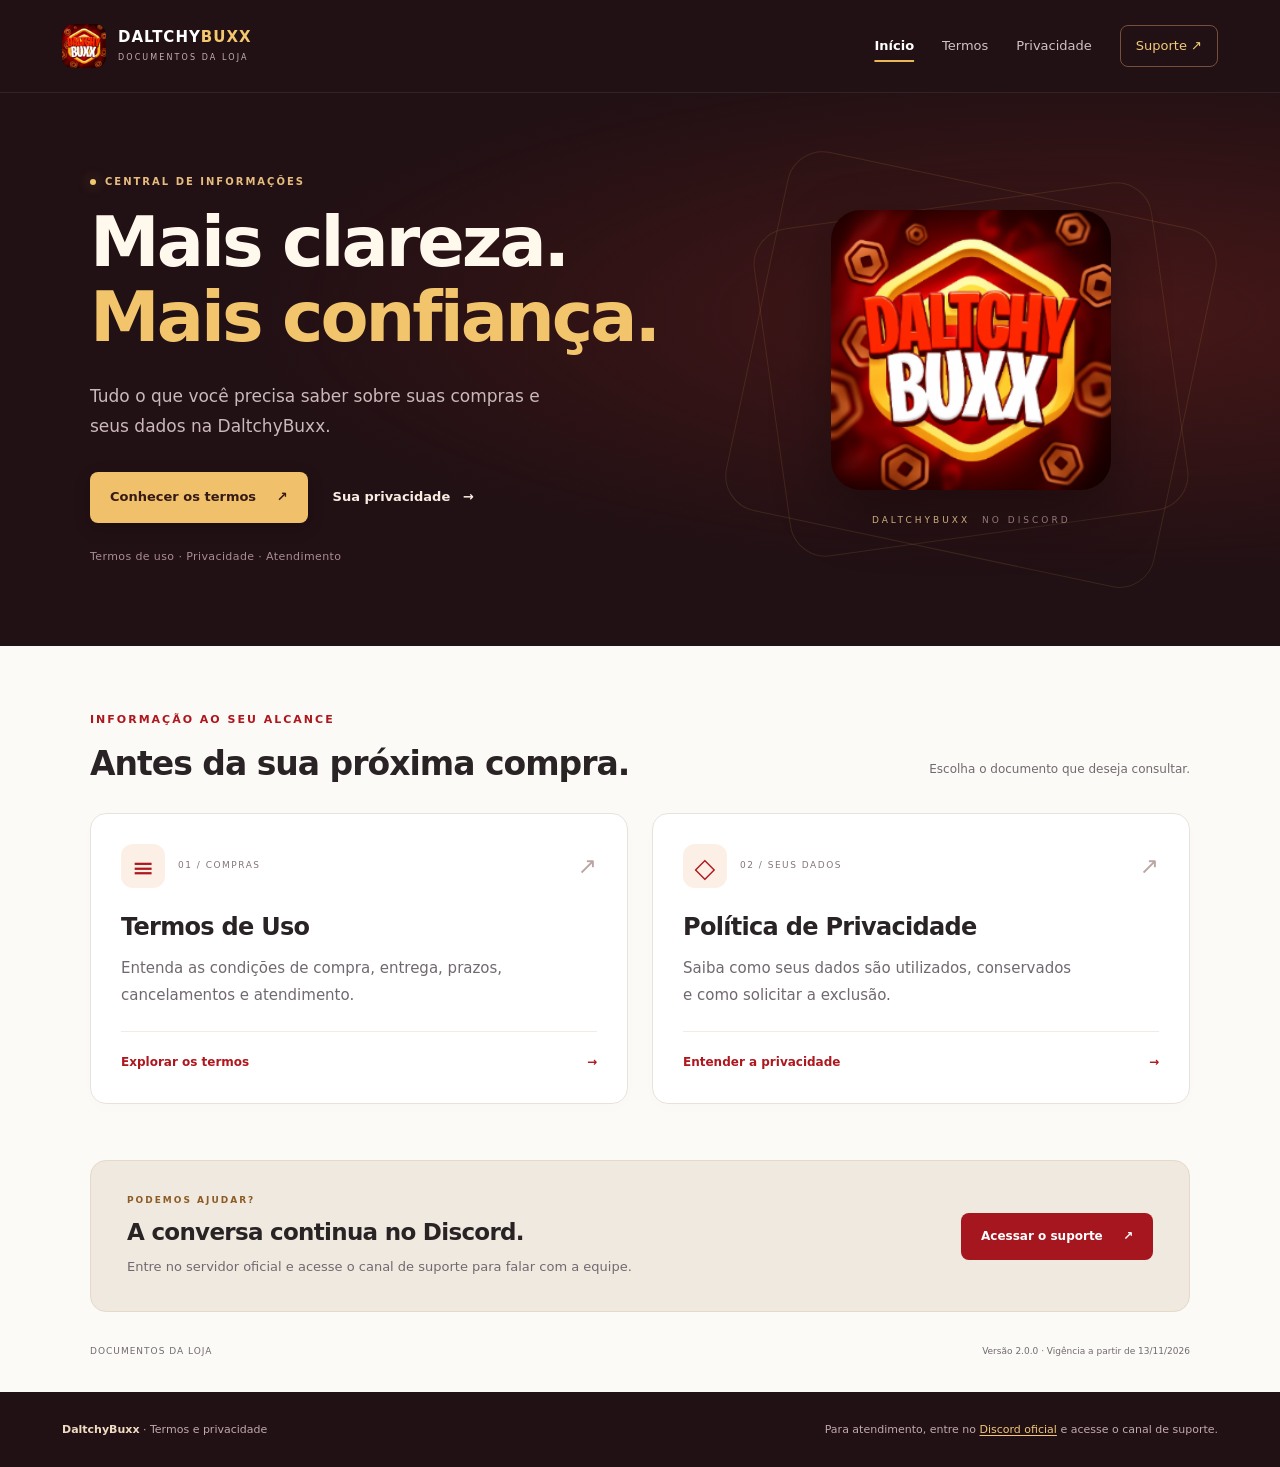
==== index.html @ 1b767551 "Renovar identidade visual e leitura das páginas de termos e privacidade" ====
<!doctype html>
<html lang="pt-BR">
<head>
  <meta charset="utf-8">
  <meta name="viewport" content="width=device-width, initial-scale=1">
  <meta name="description" content="Termos de Uso e Política de Privacidade da DaltchyBuxx. Consulte condições de compra e informações sobre seus dados.">
  <meta name="theme-color" content="#a50810">
  <title>Termos e privacidade · DaltchyBuxx</title>
  <link rel="icon" href="./assets/favicon.svg" type="image/svg+xml">
  <link rel="stylesheet" href="./assets/style.css?v=3">
  <link rel="canonical" href="https://daltchybuxx.github.io/daltchybuxx-web/">
</head>
<body>
  <a class="skip-link" href="#conteudo">Pular para o conteúdo</a>
  <header class="site-header"><div class="header-inner">
    <a class="brand" href="./" aria-label="DaltchyBuxx — início"><img src="./assets/favicon.svg" alt="" width="44" height="44"><span>DALTCHY<strong>BUXX</strong><small>DOCUMENTOS DA LOJA</small></span></a>
    <nav aria-label="Navegação principal"><a href="./" aria-current="page">Início</a><a href="./termos/">Termos</a><a href="./privacidade/">Privacidade</a><a class="support-link" href="https://discord.gg/5mzW2VyNDD">Suporte <span aria-hidden="true">↗</span></a></nav>
  </div></header>
  <main id="conteudo" class="home-shell">
    <section class="home-intro">
      <div class="hero-copy"><p class="eyebrow"><span class="status-dot"></span> CENTRAL DE INFORMAÇÕES</p>
      <h1>Mais clareza.<br><span>Mais confiança.</span></h1>
      <p>Tudo o que você precisa saber sobre suas compras e seus dados na DaltchyBuxx.</p>
      <div class="hero-actions"><a class="primary-button" href="./termos/">Conhecer os termos <span aria-hidden="true">↗</span></a><a class="text-button" href="./privacidade/">Sua privacidade <span aria-hidden="true">→</span></a></div>
      <p class="hero-note">Termos de uso · Privacidade · Atendimento</p></div>
      <div class="hero-art"><div class="logo-frame"><img src="./assets/favicon.svg" alt="Logo DaltchyBuxx" width="280" height="280"></div><span class="art-caption">DALTCHYBUXX <span>NO DISCORD</span></span></div>
    </section>
    <section class="documents-section" aria-labelledby="documents-title">
      <div class="section-heading"><div><p class="eyebrow">INFORMAÇÃO AO SEU ALCANCE</p><h2 id="documents-title">Antes da sua próxima compra.</h2></div><p>Escolha o documento que deseja consultar.</p></div>
      <div class="document-cards">
      <a class="document-card" href="./termos/"><div class="card-top"><span class="card-icon" aria-hidden="true">≡</span><span class="card-number">01 / COMPRAS</span><span class="card-arrow" aria-hidden="true">↗</span></div><h3>Termos de Uso</h3><p>Entenda as condições de compra, entrega, prazos, cancelamentos e atendimento.</p><span class="card-link">Explorar os termos <span aria-hidden="true">→</span></span></a>
      <a class="document-card" href="./privacidade/"><div class="card-top"><span class="card-icon" aria-hidden="true">◇</span><span class="card-number">02 / SEUS DADOS</span><span class="card-arrow" aria-hidden="true">↗</span></div><h3>Política de Privacidade</h3><p>Saiba como seus dados são utilizados, conservados e como solicitar a exclusão.</p><span class="card-link">Entender a privacidade <span aria-hidden="true">→</span></span></a>
      </div>
    </section>
    <section class="contact-block"><div><p class="eyebrow">PODEMOS AJUDAR?</p><h2>A conversa continua no Discord.</h2><p>Entre no servidor oficial e acesse o canal de suporte para falar com a equipe.</p></div><a class="contact-button" href="https://discord.gg/5mzW2VyNDD">Acessar o suporte <span aria-hidden="true">↗</span></a></section>
    <p class="home-meta">DOCUMENTOS DA LOJA <span>Versão 2.0.0 · Vigência a partir de 13/11/2026</span></p>
  </main>
  <footer class="site-footer"><div class="footer-inner"><p><strong>DaltchyBuxx</strong> · Termos e privacidade</p>
    <p>Para atendimento, entre no <a href="https://discord.gg/5mzW2VyNDD">Discord oficial</a> e acesse o canal de suporte.</p>
  </div></footer>
</body>
</html>
---- assets/style.css ----
:root{color-scheme:light;--red:#a50810;--gold:#b38b32;--ink:#252326;--muted:#686469;--line:#e8e3df;--paper:#fff;--soft:#faf8f5;font-family:Arial,Helvetica,sans-serif;font-synthesis:none}*{box-sizing:border-box}body{margin:0;background:var(--paper);color:var(--ink);font-size:16px;line-height:1.75}a{color:var(--red);text-underline-offset:.2em}a:hover{text-decoration-thickness:2px}a:focus-visible,summary:focus-visible{outline:3px solid var(--gold);outline-offset:5px;border-radius:2px}.skip-link{position:absolute;top:-100px;left:16px;padding:10px 18px;background:#fff;z-index:10}.skip-link:focus{top:12px}.site-header{border-top:4px solid var(--red);border-bottom:1px solid var(--line)}.header-inner{max-width:1180px;margin:auto;min-height:90px;padding:18px 32px;display:flex;align-items:center;justify-content:space-between;gap:24px}.brand{font-size:21px;font-weight:800;letter-spacing:-.7px;color:var(--red);text-decoration:none;white-space:nowrap}.brand span{font-weight:500}.brand .brand-dot{color:var(--gold);font-size:30px;font-weight:800}.site-header nav{display:flex;gap:25px;align-items:center;flex-wrap:wrap}.site-header nav a{font-size:14px;text-decoration:none;color:var(--muted)}.site-header nav a[aria-current=page]{color:var(--red);font-weight:700;text-decoration:underline;text-decoration-color:var(--gold);text-decoration-thickness:2px;text-underline-offset:10px}.site-header nav .support-link{color:var(--red)}.eyebrow{font-size:11px;font-weight:700;letter-spacing:2px;color:var(--red);margin:0 0 14px}.home-shell{max-width:1010px;margin:auto;padding:65px 32px 50px}.home-intro{max-width:650px}.home-intro h1,.document-heading h1{font-size:clamp(30px,4vw,44px);font-weight:600;line-height:1.2;letter-spacing:-1.3px;margin:0 0 20px}.home-intro>p:last-child{color:var(--muted);font-size:18px;max-width:550px}.document-cards{display:grid;grid-template-columns:1fr 1fr;gap:22px;margin:40px 0 42px}.document-card{padding:28px;border:1px solid var(--line);border-top:3px solid var(--gold);color:var(--ink);text-decoration:none;border-radius:2px}.document-card:hover{background:var(--soft);border-color:var(--gold)}.card-number{font-size:12px;letter-spacing:1px;color:var(--muted)}.document-card h2{font-size:23px;line-height:1.3;letter-spacing:-.5px;color:var(--red);margin:15px 0 12px}.document-card p{color:var(--muted);margin:0 0 22px;font-size:15px}.card-link{color:var(--red);font-size:14px;font-weight:700}.contact-block{border-top:1px solid var(--line);padding-top:28px}.contact-block h2{font-size:20px;margin:0 0 8px}.contact-block p{color:var(--muted);margin:0 0 18px}.contact-button{display:inline-block;padding:10px 18px;border:1px solid var(--red);border-radius:3px;font-size:14px;text-decoration:none;font-weight:700}.contact-button:hover{background:var(--red);color:white}.home-meta{font-size:12px;color:var(--muted);margin-top:38px}.document-shell{max-width:1180px;margin:auto;padding:48px 32px 65px}.document-heading{max-width:820px;margin-bottom:36px}.document-heading h1{max-width:750px}.intro{color:var(--muted);max-width:670px;margin:0 0 24px}.document-meta{display:flex;flex-wrap:wrap;gap:24px;margin:0;padding:16px 0;border-top:1px solid var(--line);border-bottom:1px solid var(--line);font-size:12px}.document-meta div{min-width:100px}.document-meta dt{color:var(--muted)}.document-meta dd{margin:0;font-weight:700}.document-grid{display:grid;grid-template-columns:235px minmax(0,1fr);gap:45px}.toc{align-self:start;position:sticky;top:24px;font-size:12px;line-height:1.45}.toc summary{font-size:13px;font-weight:700;cursor:pointer;list-style-position:inside;margin-bottom:15px}.toc ol{list-style:none;margin:0;padding:0 0 0 13px;border-left:2px solid var(--line)}.toc li{margin:0 0 10px}.toc a{color:var(--muted);text-decoration:none}.toc a:hover{color:var(--red)}.toc .toc-level-3{padding-left:12px;font-size:11px}.document-body{max-width:740px;min-width:0;overflow-wrap:anywhere}.document-body h2{scroll-margin-top:22px;font-size:21px;color:var(--red);line-height:1.4;margin:32px 0 15px;letter-spacing:-.35px}.document-body h2:first-child{margin-top:0}.document-body h3{scroll-margin-top:22px;font-size:17px;line-height:1.45;margin:26px 0 12px}.document-body p{margin:0 0 17px}.document-body ul{padding-left:23px;margin:0 0 20px}.document-body li{margin-bottom:11px}.document-end{display:flex;flex-wrap:wrap;gap:20px;border-top:1px solid var(--line);margin-top:35px;padding-top:20px;font-size:13px}.site-footer{border-top:1px solid var(--line);background:var(--soft);font-size:12px;color:var(--muted)}.footer-inner{max-width:1180px;margin:auto;padding:23px 32px;display:flex;justify-content:space-between;gap:20px}.footer-inner p{margin:0}.footer-inner strong{color:var(--ink)}@media(max-width:780px){.header-inner{align-items:flex-start;flex-direction:column;gap:10px;padding:16px 22px}.site-header nav{gap:20px}.home-shell{padding:40px 22px}.document-shell{padding:34px 22px}.document-grid{grid-template-columns:minmax(0,1fr);gap:28px}.toc{position:static;background:var(--soft);padding:18px;border:1px solid var(--line)}.toc ol{columns:2;column-gap:20px}.toc li{break-inside:avoid}.footer-inner{flex-direction:column;gap:5px;padding:22px}.document-heading{margin-bottom:25px}}@media(max-width:500px){.document-cards{grid-template-columns:1fr;gap:16px;margin:30px 0}.document-card{padding:23px}.toc ol{columns:1}.document-meta{gap:15px}.document-meta div{min-width:85px}.site-header nav{gap:18px}.site-header nav a{font-size:13px}.home-intro>p:last-child{font-size:16px}}@media print{@page{margin:18mm}.site-header,.site-footer,.toc,.document-end,.skip-link{display:none}.document-shell,.home-shell{max-width:none;padding:0}.document-grid{display:block}.document-body{max-width:none;font-size:10pt;line-height:1.5}.document-heading h1{font-size:23pt}.document-body h2{font-size:14pt;break-after:avoid}.document-body h3{font-size:11pt;break-after:avoid}p,li{orphans:3;widows:3}a{color:#222;text-decoration:underline}.document-meta{padding:9px 0}.document-card{break-inside:avoid}}
/* DaltchyBuxx: identidade visual */
:root{--red:#ad171d;--gold:#e7b855;--ink:#292326;--muted:#716970;--line:#e9e2dc;--soft:#f7f4ef;font-family:Inter,ui-sans-serif,system-ui,-apple-system,BlinkMacSystemFont,"Segoe UI",sans-serif}body{background:#fcfaf7}::selection{background:#f3cf82;color:#33151a}.site-header{background:#211014;color:#fff;border-top:0;border-bottom:1px solid #ffffff14}.header-inner{max-width:1220px;min-height:92px}.brand{display:flex;align-items:center;gap:12px;color:#fff;font-size:15px;letter-spacing:1px;line-height:1.1}.brand img{border-radius:11px}.brand span{font-weight:800}.brand strong{color:#f3c76e}.brand small{display:block;font-size:8px;letter-spacing:2.1px;color:#c6afb2;margin-top:8px;font-weight:500}.site-header nav{gap:28px}.site-header nav a{color:#d1c2c4;font-size:13px}.site-header nav a:hover,.site-header nav a[aria-current=page]{color:#fff}.site-header nav .support-link{color:#f3cb7b;border:1px solid #76503b;padding:9px 15px;border-radius:8px}.home-shell{max-width:none;padding:0}.home-intro{max-width:none;display:grid;grid-template-columns:minmax(0,1.4fr) minmax(250px,1fr);align-items:center;gap:50px;padding:80px max(32px,calc((100vw - 1100px)/2));background:radial-gradient(ellipse at 85% 40%,#80221c66,transparent 55%),#211014;position:relative;overflow:hidden;min-height:530px}.hero-copy{position:relative;z-index:1}.home-intro .eyebrow{color:#e6bd7e;display:flex;align-items:center;gap:9px;font-size:10px;letter-spacing:2px}.status-dot{width:6px;height:6px;border-radius:50%;background:#f3c76e;box-shadow:0 0 14px #f3c76e70}.home-intro h1{font-size:clamp(42px,5.5vw,70px);line-height:1.08;letter-spacing:-3px;color:#fff8ed;font-weight:750;margin-bottom:25px}.home-intro h1 span{color:#f2c56d}.hero-copy>p:not(.eyebrow){color:#cab8bb;font-size:17px;max-width:450px;line-height:1.8}.hero-actions{display:flex;align-items:center;gap:25px;margin-top:30px;flex-wrap:wrap}.primary-button,.text-button{font-size:13px;font-weight:700;text-decoration:none}.primary-button{background:#f0c16a;color:#351a16;padding:14px 20px;border-radius:8px;box-shadow:0 5px 18px #0002}.primary-button:hover{background:#ffdb95}.primary-button span{margin-left:16px}.text-button{color:#f9ece0}.text-button span{margin-left:8px}.hero-copy .hero-note{font-size:11px!important;color:#a98e94!important;margin:24px 0 0;letter-spacing:.4px}.hero-art{position:relative;text-align:center;padding:24px}.hero-art:before,.hero-art:after{content:"";position:absolute;border:1px solid #e7b85520;border-radius:36px;inset:0;transform:rotate(12deg);pointer-events:none}.hero-art:after{inset:18px;transform:rotate(-8deg)}.logo-frame{position:relative;z-index:1}.logo-frame img{display:block;width:min(100%,280px);height:auto;margin:auto;border-radius:30px;box-shadow:0 22px 60px #0005}.art-caption{display:block;margin-top:23px;color:#edc891;font-size:9px;letter-spacing:3px}.art-caption span{color:#ac898b;margin-left:6px}.documents-section{max-width:1164px;margin:auto;padding:64px 32px 56px}.section-heading{display:flex;align-items:end;justify-content:space-between;gap:24px}.section-heading h2{font-size:clamp(25px,3vw,33px);letter-spacing:-1px;line-height:1.2;margin:0}.section-heading>p{font-size:12px;color:var(--muted);margin:0 0 3px}.document-cards{margin:30px 0 0;gap:24px}.document-card{border:1px solid var(--line);border-radius:16px;padding:30px;background:#fff;box-shadow:0 5px 18px #36241903;transition:transform .2s,box-shadow .2s,border-color .2s}.document-card:hover{transform:translateY(-4px);background:#fff;border-color:#c6a36b;box-shadow:0 14px 28px #3624190c}.card-top{display:flex;align-items:center;gap:13px}.card-icon{display:grid;place-items:center;width:44px;height:44px;border-radius:12px;background:#fcf0e6;color:var(--red);font-size:27px}.card-number{font-size:9px;letter-spacing:1.5px;color:#837578}.card-arrow{margin-left:auto;color:#b9a6a2;font-size:23px}.document-card h3{font-size:24px;letter-spacing:-.7px;margin:24px 0 12px;line-height:1.3}.document-card p{max-width:390px;line-height:1.8}.card-link{display:flex;justify-content:space-between;align-items:center;padding-top:20px;border-top:1px solid #f1ebe6;font-size:12px}.contact-block{max-width:1100px;margin:0 auto 32px;display:flex;align-items:center;justify-content:space-between;gap:30px;background:#f0e9df;border:1px solid #e6d9c7;border-radius:16px;padding:32px 36px}.contact-block .eyebrow{font-size:9px;margin-bottom:9px;color:#8d5b25}.contact-block h2{font-size:23px;letter-spacing:-.7px;line-height:1.3}.contact-block p{font-size:13px;max-width:530px;margin:0}.contact-button{white-space:nowrap;background:#a5161e;color:white;border:0;padding:13px 20px;border-radius:8px;font-size:12px}.contact-button span{margin-left:16px}.contact-button:hover{background:#7e1016}.home-meta{max-width:1100px;margin:0 auto;padding:0 0 32px;display:flex;justify-content:space-between;font-size:9px;letter-spacing:1px}.home-meta span{letter-spacing:0}.site-footer{background:#211014;border:0;color:#c0a9ae}.footer-inner{max-width:1220px;padding:28px 32px;font-size:11px}.footer-inner strong{color:#f0dcc3}.footer-inner a{color:#f1c776}.document-shell{padding-top:55px}.document-heading .eyebrow{color:#935319}.document-heading h1{font-weight:750;font-size:clamp(30px,4vw,46px)}.document-meta{border-radius:10px;padding:17px 22px;background:#f2ece3;border:1px solid #e7dfd3;gap:38px}.document-grid{gap:35px}.toc{background:#fff;border:1px solid var(--line);padding:22px;border-radius:12px;max-height:calc(100vh - 48px);overflow:auto}.toc a:hover{color:var(--red);text-decoration:underline}.document-body{background:white;border:1px solid var(--line);border-radius:16px;padding:34px;max-width:none;font-size:15px;line-height:1.9}.document-body h2{border-top:1px solid #eee5dc;padding-top:25px;color:#8c161c;scroll-margin-top:24px}.document-body h2:first-child{border:0;padding-top:0}.document-body h3{color:#3c292d}.document-body li::marker{color:#a66d25}.document-end{font-size:12px}.document-end a{font-weight:600}
@media(max-width:900px){.home-intro{gap:24px;padding:55px 30px;min-height:470px}.hero-art{padding:18px}.logo-frame img{max-width:240px}.contact-block,.home-meta{margin-left:30px;margin-right:30px}.section-heading{align-items:start;flex-direction:column;gap:12px}.document-grid{grid-template-columns:210px minmax(0,1fr);gap:24px}.document-body{padding:25px}}
@media(max-width:780px){.header-inner{flex-direction:row;align-items:center;padding:18px 22px;gap:18px;flex-wrap:wrap}.site-header nav{gap:19px}.site-header nav .support-link{padding:6px 10px}.brand{font-size:13px}.brand img{width:38px;height:38px}.document-grid{grid-template-columns:minmax(0,1fr)}.toc{position:static;max-height:300px}.home-intro{grid-template-columns:minmax(0,1fr) 190px;padding:48px 24px;gap:20px}.home-intro h1{font-size:44px;letter-spacing:-2px}.hero-copy>p:not(.eyebrow){font-size:15px}.hero-actions{gap:18px}.hero-art{padding:12px}.art-caption{font-size:7px;letter-spacing:1.5px}.art-caption span{display:block;margin-top:5px}.contact-block{padding:28px;align-items:start;flex-direction:column;gap:20px}.documents-section{padding:42px 24px}.document-meta{gap:20px}}
@media(max-width:560px){.header-inner{gap:18px}.site-header nav{width:100%;justify-content:space-between;gap:10px}.site-header nav a{font-size:12px}.home-intro{display:flex;flex-direction:column-reverse;align-items:stretch;padding:35px 24px 42px;gap:32px}.hero-art{align-self:center;width:175px;padding:10px}.logo-frame img{border-radius:20px;width:145px}.art-caption{display:none}.home-intro h1{font-size:43px;letter-spacing:-2px;margin-bottom:20px}.hero-copy>p:not(.eyebrow){max-width:340px}.hero-actions{gap:20px}.primary-button{padding:13px 15px}.home-intro .eyebrow{font-size:9px}.document-cards{margin-top:24px}.document-card{padding:25px}.document-card h3{font-size:23px}.contact-block,.home-meta{margin-left:24px;margin-right:24px}.home-meta{gap:10px;flex-direction:column}.contact-block h2{font-size:24px}.document-shell{padding:32px 18px}.document-body{padding:23px 20px;font-size:14px}.document-heading h1{letter-spacing:-1px}.document-meta{padding:15px;gap:16px}.document-meta div{min-width:80px}}
@media(prefers-reduced-motion:reduce){*{scroll-behavior:auto!important;transition:none!important}}
@media print{body{background:#fff}.document-body{border:0;padding:0}.document-meta{background:none}.hero-art,.hero-actions,.contact-block{display:none}.home-intro{display:block;background:white;padding:0;min-height:0}.home-intro h1,.home-intro h1 span{color:black}.document-body h2{color:black}.document-heading{margin-bottom:25px}}
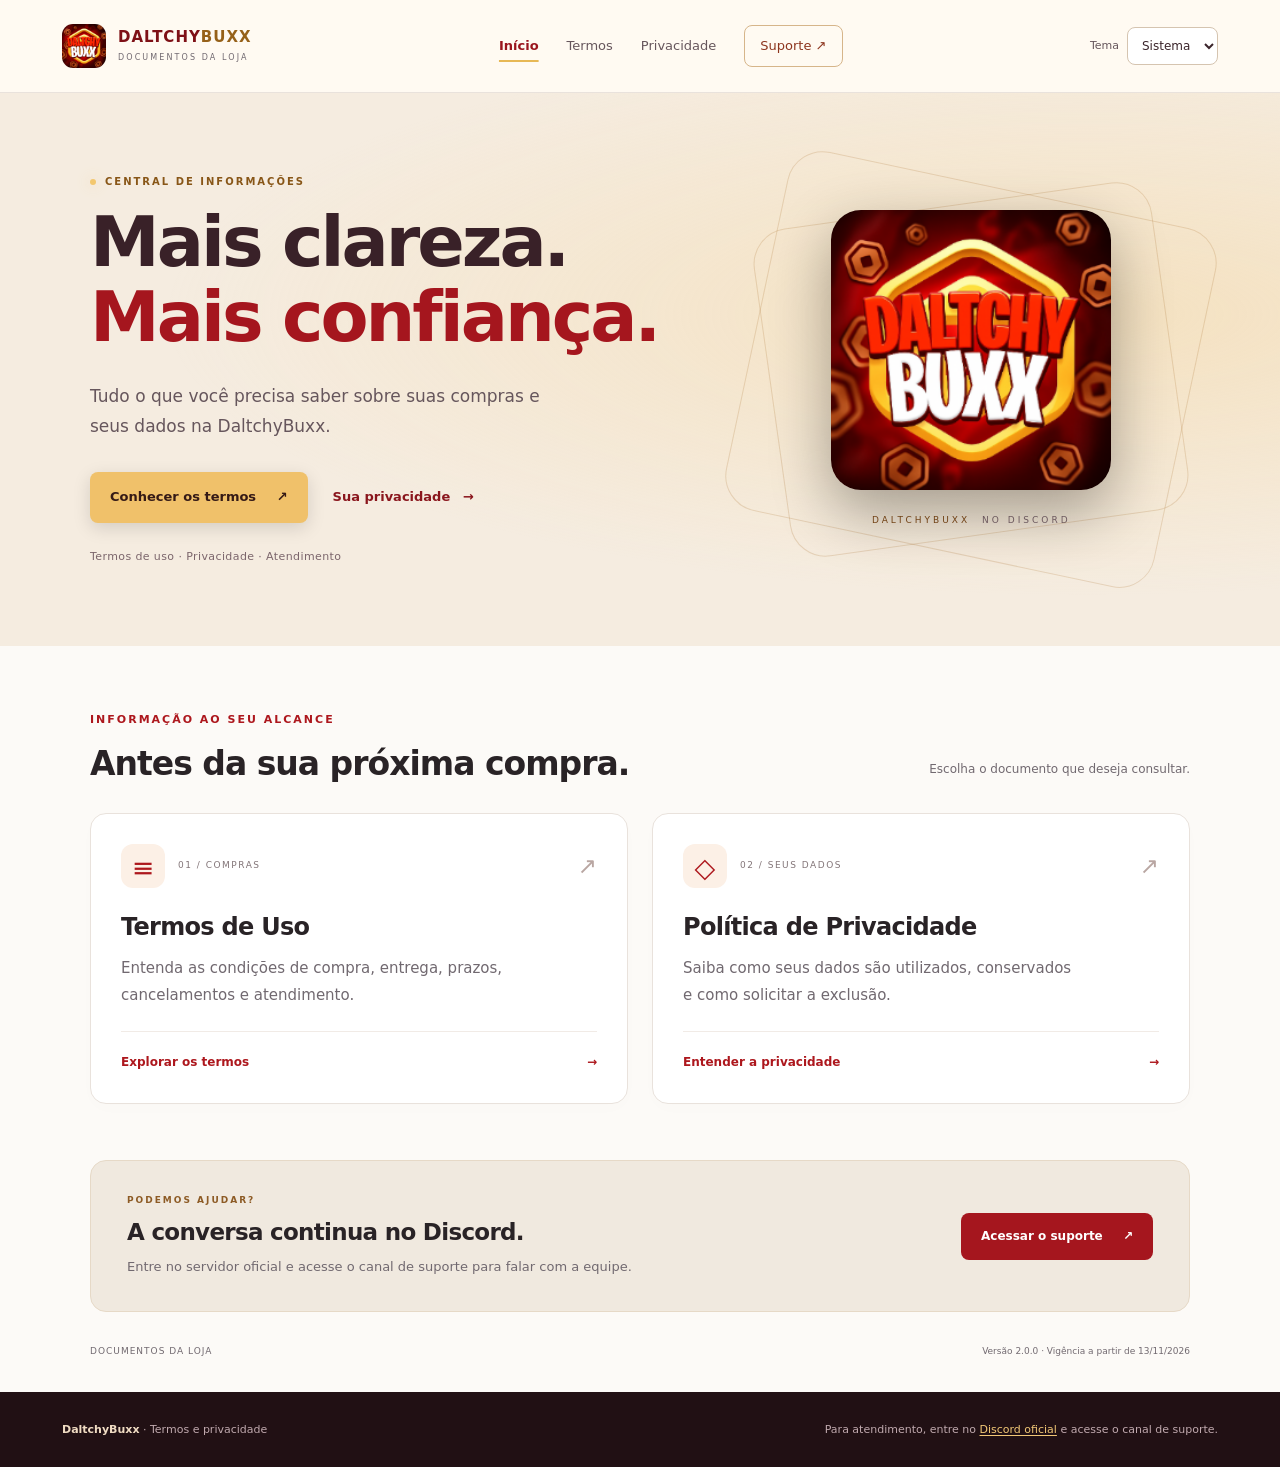
==== commit 079ba4c4: "Adicionar temas claro, escuro e automático com preferência salva" ====
--- a/index.html
+++ b/index.html
@@ -7,14 +7,16 @@
   <meta name="theme-color" content="#a50810">
   <title>Termos e privacidade · DaltchyBuxx</title>
   <link rel="icon" href="./assets/favicon.svg" type="image/svg+xml">
-  <link rel="stylesheet" href="./assets/style.css?v=3">
-  <link rel="canonical" href="https://daltchybuxx.github.io/daltchybuxx-web/">
+  <script src="./assets/theme.js?v=1"></script>
+  <link rel="stylesheet" href="./assets/style.css?v=4">
+  <link rel="canonical" href="https://daltchybuxx.github.io/">
 </head>
 <body>
   <a class="skip-link" href="#conteudo">Pular para o conteúdo</a>
   <header class="site-header"><div class="header-inner">
     <a class="brand" href="./" aria-label="DaltchyBuxx — início"><img src="./assets/favicon.svg" alt="" width="44" height="44"><span>DALTCHY<strong>BUXX</strong><small>DOCUMENTOS DA LOJA</small></span></a>
     <nav aria-label="Navegação principal"><a href="./" aria-current="page">Início</a><a href="./termos/">Termos</a><a href="./privacidade/">Privacidade</a><a class="support-link" href="https://discord.gg/5mzW2VyNDD">Suporte <span aria-hidden="true">↗</span></a></nav>
+    <label class="theme-picker" for="theme-select">Tema <select id="theme-select"><option value="system">Sistema</option><option value="light">Claro</option><option value="dark">Escuro</option></select></label>
   </div></header>
   <main id="conteudo" class="home-shell">
     <section class="home-intro">
--- a/assets/style.css
+++ b/assets/style.css
@@ -6,3 +6,9 @@
 @media(max-width:560px){.header-inner{gap:18px}.site-header nav{width:100%;justify-content:space-between;gap:10px}.site-header nav a{font-size:12px}.home-intro{display:flex;flex-direction:column-reverse;align-items:stretch;padding:35px 24px 42px;gap:32px}.hero-art{align-self:center;width:175px;padding:10px}.logo-frame img{border-radius:20px;width:145px}.art-caption{display:none}.home-intro h1{font-size:43px;letter-spacing:-2px;margin-bottom:20px}.hero-copy>p:not(.eyebrow){max-width:340px}.hero-actions{gap:20px}.primary-button{padding:13px 15px}.home-intro .eyebrow{font-size:9px}.document-cards{margin-top:24px}.document-card{padding:25px}.document-card h3{font-size:23px}.contact-block,.home-meta{margin-left:24px;margin-right:24px}.home-meta{gap:10px;flex-direction:column}.contact-block h2{font-size:24px}.document-shell{padding:32px 18px}.document-body{padding:23px 20px;font-size:14px}.document-heading h1{letter-spacing:-1px}.document-meta{padding:15px;gap:16px}.document-meta div{min-width:80px}}
 @media(prefers-reduced-motion:reduce){*{scroll-behavior:auto!important;transition:none!important}}
 @media print{body{background:#fff}.document-body{border:0;padding:0}.document-meta{background:none}.hero-art,.hero-actions,.contact-block{display:none}.home-intro{display:block;background:white;padding:0;min-height:0}.home-intro h1,.home-intro h1 span{color:black}.document-body h2{color:black}.document-heading{margin-bottom:25px}}
+/* Tema escolhido pelo visitante; Sistema acompanha prefers-color-scheme. */
+.header-inner{flex-wrap:wrap}.theme-picker{display:flex;align-items:center;gap:8px;font-size:11px;color:#d1c2c4;white-space:nowrap}.theme-picker select{font:inherit;font-size:12px;border:1px solid #76503b;border-radius:8px;padding:9px 10px;background:#301c21;color:#fff;min-height:38px;cursor:pointer}.theme-picker select:focus-visible{outline:3px solid var(--gold);outline-offset:3px}
+html[data-theme=light] .site-header{background:#fffaf2;border-bottom:1px solid var(--line)}html[data-theme=light] .brand{color:#7e1016}html[data-theme=light] .brand strong{color:#966119}html[data-theme=light] .brand small{color:#716970}html[data-theme=light] .site-header nav a{color:#66565c}html[data-theme=light] .site-header nav a[aria-current=page]{color:#9a151d}html[data-theme=light] .site-header nav .support-link{color:#8d351e;border-color:#d6b58a}html[data-theme=light] .theme-picker{color:#66565c}html[data-theme=light] .theme-picker select{background:#fff;color:#3b252b;border-color:#d5c4b0}html[data-theme=light] .home-intro{background:radial-gradient(ellipse at 85% 40%,#f4d59c77,transparent 60%),#f5ece0}html[data-theme=light] .home-intro h1{color:#392128}html[data-theme=light] .home-intro h1 span{color:#a5161e}html[data-theme=light] .home-intro .eyebrow{color:#885617}html[data-theme=light] .hero-copy>p:not(.eyebrow){color:#66565c}html[data-theme=light] .hero-copy .hero-note{color:#7b656b!important}html[data-theme=light] .text-button{color:#8a161d}html[data-theme=light] .art-caption{color:#814b18}html[data-theme=light] .art-caption span{color:#7b656b}html[data-theme=light] .hero-art:before,html[data-theme=light] .hero-art:after{border-color:#a46b2633}
+html[data-theme=dark]{color-scheme:dark;--red:#ff9a9e;--gold:#e7b855;--ink:#f4e9e5;--muted:#c0afb4;--line:#49343c;--paper:#1c1518;--soft:#261d21}html[data-theme=dark] body{background:#1c1518}html[data-theme=dark] .document-card,html[data-theme=dark] .document-card:hover,html[data-theme=dark] .document-body,html[data-theme=dark] .toc{background:#281e23;border-color:#49343c}html[data-theme=dark] .document-card:hover{border-color:#d3a75c}html[data-theme=dark] .card-icon{background:#43272c;color:#ffb2ac}html[data-theme=dark] .card-number,html[data-theme=dark] .card-arrow{color:#c8aeb5}html[data-theme=dark] .card-link,html[data-theme=dark] .document-body h2{border-color:#49343c}html[data-theme=dark] .contact-block,html[data-theme=dark] .document-meta{background:#302328;border-color:#594039}html[data-theme=dark] .contact-block .eyebrow,html[data-theme=dark] .document-heading .eyebrow{color:#e7bd7d}html[data-theme=dark] .document-body h2{color:#ffb1ad}html[data-theme=dark] .document-body h3{color:#f4ded8}html[data-theme=dark] .contact-button{background:#a5161e;color:white}html[data-theme=dark] .contact-button:hover{background:#c52530}html[data-theme=dark] .skip-link{background:#281e23;color:#ffb1ad}
+@media(max-width:780px){.header-inner{gap:16px}.theme-picker{margin-left:auto}.site-header nav{order:3;width:100%;justify-content:space-between}.theme-picker select{padding:8px}.brand small{letter-spacing:1.4px}}
+@media print{.theme-picker{display:none}html[data-theme] body,html[data-theme] .document-body{background:#fff;color:#222}html[data-theme] .document-body h2,html[data-theme] .document-body h3{color:#222}html[data-theme] .document-meta{background:#fff;color:#222}}
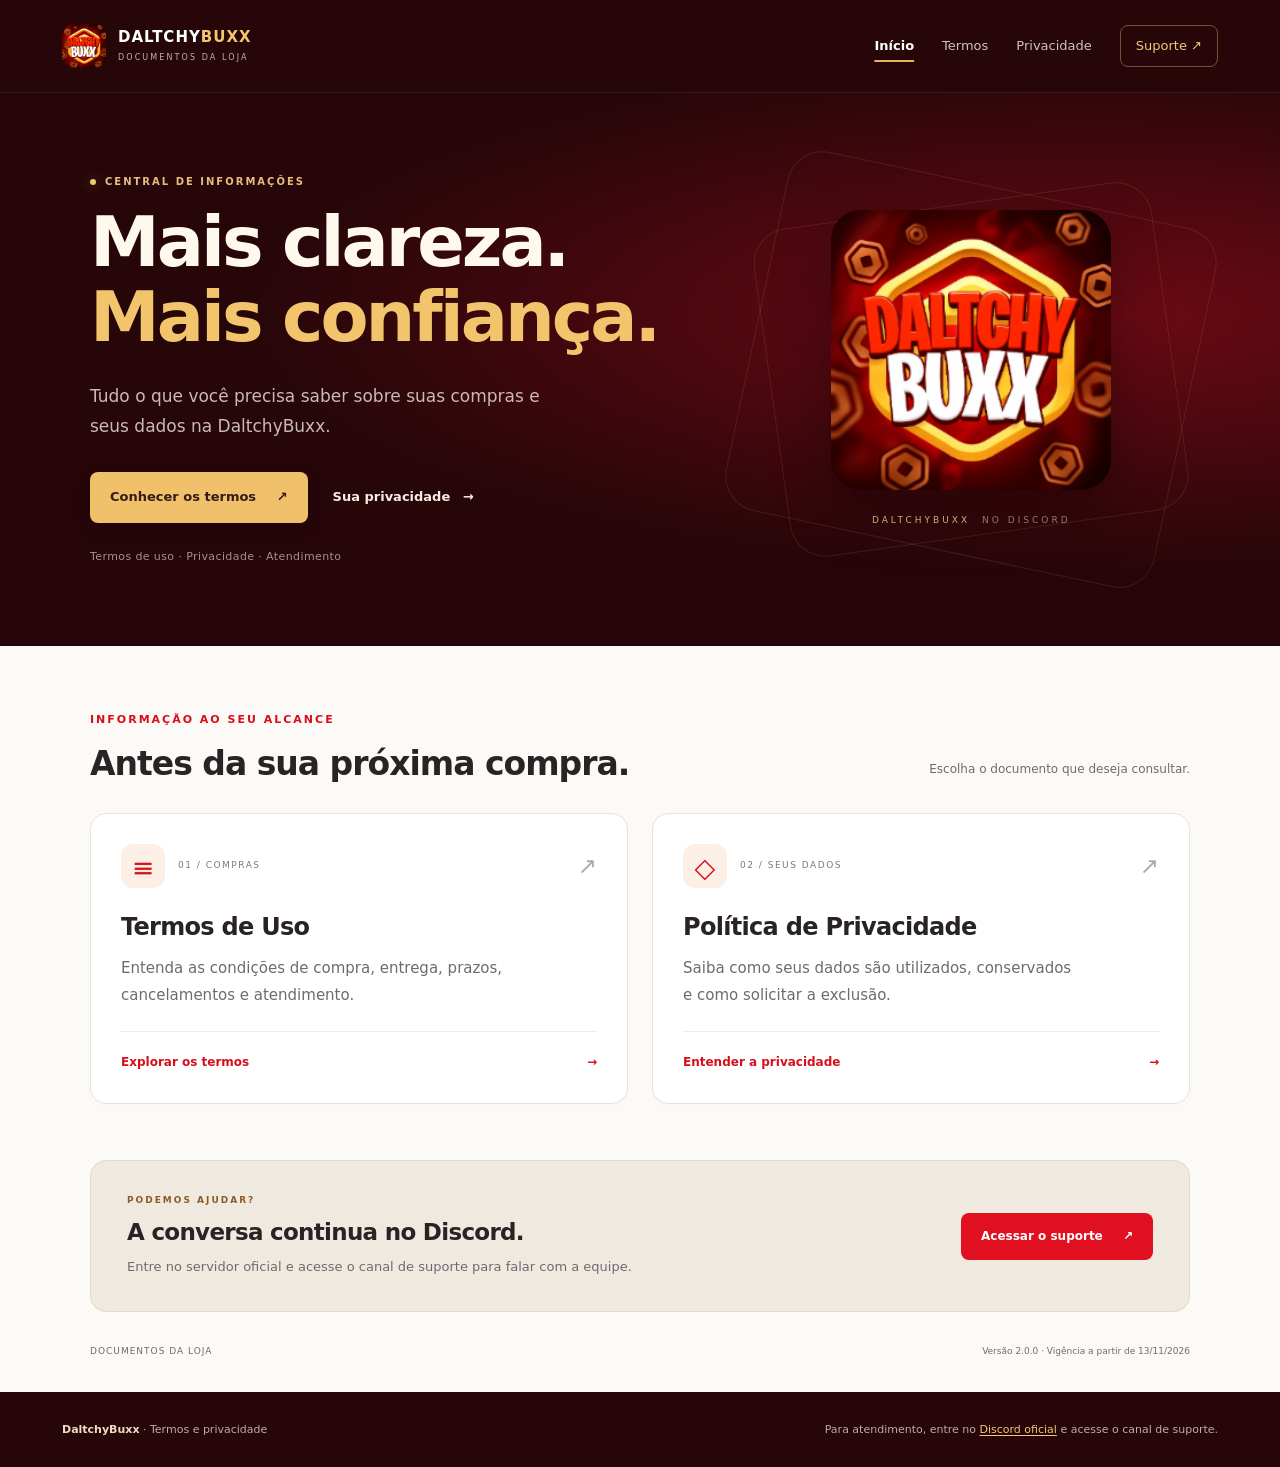
==== commit c42f8884: "Remover seletor de temas e intensificar o vermelho da identidade visual" ====
--- a/index.html
+++ b/index.html
@@ -4,11 +4,10 @@
   <meta charset="utf-8">
   <meta name="viewport" content="width=device-width, initial-scale=1">
   <meta name="description" content="Termos de Uso e Política de Privacidade da DaltchyBuxx. Consulte condições de compra e informações sobre seus dados.">
-  <meta name="theme-color" content="#a50810">
+  <meta name="theme-color" content="#d50916">
   <title>Termos e privacidade · DaltchyBuxx</title>
   <link rel="icon" href="./assets/favicon.svg" type="image/svg+xml">
-  <script src="./assets/theme.js?v=1"></script>
-  <link rel="stylesheet" href="./assets/style.css?v=4">
+  <link rel="stylesheet" href="./assets/style.css?v=5">
   <link rel="canonical" href="https://daltchybuxx.github.io/">
 </head>
 <body>
@@ -16,7 +15,6 @@
   <header class="site-header"><div class="header-inner">
     <a class="brand" href="./" aria-label="DaltchyBuxx — início"><img src="./assets/favicon.svg" alt="" width="44" height="44"><span>DALTCHY<strong>BUXX</strong><small>DOCUMENTOS DA LOJA</small></span></a>
     <nav aria-label="Navegação principal"><a href="./" aria-current="page">Início</a><a href="./termos/">Termos</a><a href="./privacidade/">Privacidade</a><a class="support-link" href="https://discord.gg/5mzW2VyNDD">Suporte <span aria-hidden="true">↗</span></a></nav>
-    <label class="theme-picker" for="theme-select">Tema <select id="theme-select"><option value="system">Sistema</option><option value="light">Claro</option><option value="dark">Escuro</option></select></label>
   </div></header>
   <main id="conteudo" class="home-shell">
     <section class="home-intro">
--- a/assets/style.css
+++ b/assets/style.css
@@ -1,14 +1,8 @@
-:root{color-scheme:light;--red:#a50810;--gold:#b38b32;--ink:#252326;--muted:#686469;--line:#e8e3df;--paper:#fff;--soft:#faf8f5;font-family:Arial,Helvetica,sans-serif;font-synthesis:none}*{box-sizing:border-box}body{margin:0;background:var(--paper);color:var(--ink);font-size:16px;line-height:1.75}a{color:var(--red);text-underline-offset:.2em}a:hover{text-decoration-thickness:2px}a:focus-visible,summary:focus-visible{outline:3px solid var(--gold);outline-offset:5px;border-radius:2px}.skip-link{position:absolute;top:-100px;left:16px;padding:10px 18px;background:#fff;z-index:10}.skip-link:focus{top:12px}.site-header{border-top:4px solid var(--red);border-bottom:1px solid var(--line)}.header-inner{max-width:1180px;margin:auto;min-height:90px;padding:18px 32px;display:flex;align-items:center;justify-content:space-between;gap:24px}.brand{font-size:21px;font-weight:800;letter-spacing:-.7px;color:var(--red);text-decoration:none;white-space:nowrap}.brand span{font-weight:500}.brand .brand-dot{color:var(--gold);font-size:30px;font-weight:800}.site-header nav{display:flex;gap:25px;align-items:center;flex-wrap:wrap}.site-header nav a{font-size:14px;text-decoration:none;color:var(--muted)}.site-header nav a[aria-current=page]{color:var(--red);font-weight:700;text-decoration:underline;text-decoration-color:var(--gold);text-decoration-thickness:2px;text-underline-offset:10px}.site-header nav .support-link{color:var(--red)}.eyebrow{font-size:11px;font-weight:700;letter-spacing:2px;color:var(--red);margin:0 0 14px}.home-shell{max-width:1010px;margin:auto;padding:65px 32px 50px}.home-intro{max-width:650px}.home-intro h1,.document-heading h1{font-size:clamp(30px,4vw,44px);font-weight:600;line-height:1.2;letter-spacing:-1.3px;margin:0 0 20px}.home-intro>p:last-child{color:var(--muted);font-size:18px;max-width:550px}.document-cards{display:grid;grid-template-columns:1fr 1fr;gap:22px;margin:40px 0 42px}.document-card{padding:28px;border:1px solid var(--line);border-top:3px solid var(--gold);color:var(--ink);text-decoration:none;border-radius:2px}.document-card:hover{background:var(--soft);border-color:var(--gold)}.card-number{font-size:12px;letter-spacing:1px;color:var(--muted)}.document-card h2{font-size:23px;line-height:1.3;letter-spacing:-.5px;color:var(--red);margin:15px 0 12px}.document-card p{color:var(--muted);margin:0 0 22px;font-size:15px}.card-link{color:var(--red);font-size:14px;font-weight:700}.contact-block{border-top:1px solid var(--line);padding-top:28px}.contact-block h2{font-size:20px;margin:0 0 8px}.contact-block p{color:var(--muted);margin:0 0 18px}.contact-button{display:inline-block;padding:10px 18px;border:1px solid var(--red);border-radius:3px;font-size:14px;text-decoration:none;font-weight:700}.contact-button:hover{background:var(--red);color:white}.home-meta{font-size:12px;color:var(--muted);margin-top:38px}.document-shell{max-width:1180px;margin:auto;padding:48px 32px 65px}.document-heading{max-width:820px;margin-bottom:36px}.document-heading h1{max-width:750px}.intro{color:var(--muted);max-width:670px;margin:0 0 24px}.document-meta{display:flex;flex-wrap:wrap;gap:24px;margin:0;padding:16px 0;border-top:1px solid var(--line);border-bottom:1px solid var(--line);font-size:12px}.document-meta div{min-width:100px}.document-meta dt{color:var(--muted)}.document-meta dd{margin:0;font-weight:700}.document-grid{display:grid;grid-template-columns:235px minmax(0,1fr);gap:45px}.toc{align-self:start;position:sticky;top:24px;font-size:12px;line-height:1.45}.toc summary{font-size:13px;font-weight:700;cursor:pointer;list-style-position:inside;margin-bottom:15px}.toc ol{list-style:none;margin:0;padding:0 0 0 13px;border-left:2px solid var(--line)}.toc li{margin:0 0 10px}.toc a{color:var(--muted);text-decoration:none}.toc a:hover{color:var(--red)}.toc .toc-level-3{padding-left:12px;font-size:11px}.document-body{max-width:740px;min-width:0;overflow-wrap:anywhere}.document-body h2{scroll-margin-top:22px;font-size:21px;color:var(--red);line-height:1.4;margin:32px 0 15px;letter-spacing:-.35px}.document-body h2:first-child{margin-top:0}.document-body h3{scroll-margin-top:22px;font-size:17px;line-height:1.45;margin:26px 0 12px}.document-body p{margin:0 0 17px}.document-body ul{padding-left:23px;margin:0 0 20px}.document-body li{margin-bottom:11px}.document-end{display:flex;flex-wrap:wrap;gap:20px;border-top:1px solid var(--line);margin-top:35px;padding-top:20px;font-size:13px}.site-footer{border-top:1px solid var(--line);background:var(--soft);font-size:12px;color:var(--muted)}.footer-inner{max-width:1180px;margin:auto;padding:23px 32px;display:flex;justify-content:space-between;gap:20px}.footer-inner p{margin:0}.footer-inner strong{color:var(--ink)}@media(max-width:780px){.header-inner{align-items:flex-start;flex-direction:column;gap:10px;padding:16px 22px}.site-header nav{gap:20px}.home-shell{padding:40px 22px}.document-shell{padding:34px 22px}.document-grid{grid-template-columns:minmax(0,1fr);gap:28px}.toc{position:static;background:var(--soft);padding:18px;border:1px solid var(--line)}.toc ol{columns:2;column-gap:20px}.toc li{break-inside:avoid}.footer-inner{flex-direction:column;gap:5px;padding:22px}.document-heading{margin-bottom:25px}}@media(max-width:500px){.document-cards{grid-template-columns:1fr;gap:16px;margin:30px 0}.document-card{padding:23px}.toc ol{columns:1}.document-meta{gap:15px}.document-meta div{min-width:85px}.site-header nav{gap:18px}.site-header nav a{font-size:13px}.home-intro>p:last-child{font-size:16px}}@media print{@page{margin:18mm}.site-header,.site-footer,.toc,.document-end,.skip-link{display:none}.document-shell,.home-shell{max-width:none;padding:0}.document-grid{display:block}.document-body{max-width:none;font-size:10pt;line-height:1.5}.document-heading h1{font-size:23pt}.document-body h2{font-size:14pt;break-after:avoid}.document-body h3{font-size:11pt;break-after:avoid}p,li{orphans:3;widows:3}a{color:#222;text-decoration:underline}.document-meta{padding:9px 0}.document-card{break-inside:avoid}}
+:root{color-scheme:light;--red:#d50916;--gold:#b38b32;--ink:#252326;--muted:#686469;--line:#e8e3df;--paper:#fff;--soft:#faf8f5;font-family:Arial,Helvetica,sans-serif;font-synthesis:none}*{box-sizing:border-box}body{margin:0;background:var(--paper);color:var(--ink);font-size:16px;line-height:1.75}a{color:var(--red);text-underline-offset:.2em}a:hover{text-decoration-thickness:2px}a:focus-visible,summary:focus-visible{outline:3px solid var(--gold);outline-offset:5px;border-radius:2px}.skip-link{position:absolute;top:-100px;left:16px;padding:10px 18px;background:#fff;z-index:10}.skip-link:focus{top:12px}.site-header{border-top:4px solid var(--red);border-bottom:1px solid var(--line)}.header-inner{max-width:1180px;margin:auto;min-height:90px;padding:18px 32px;display:flex;align-items:center;justify-content:space-between;gap:24px}.brand{font-size:21px;font-weight:800;letter-spacing:-.7px;color:var(--red);text-decoration:none;white-space:nowrap}.brand span{font-weight:500}.brand .brand-dot{color:var(--gold);font-size:30px;font-weight:800}.site-header nav{display:flex;gap:25px;align-items:center;flex-wrap:wrap}.site-header nav a{font-size:14px;text-decoration:none;color:var(--muted)}.site-header nav a[aria-current=page]{color:var(--red);font-weight:700;text-decoration:underline;text-decoration-color:var(--gold);text-decoration-thickness:2px;text-underline-offset:10px}.site-header nav .support-link{color:var(--red)}.eyebrow{font-size:11px;font-weight:700;letter-spacing:2px;color:var(--red);margin:0 0 14px}.home-shell{max-width:1010px;margin:auto;padding:65px 32px 50px}.home-intro{max-width:650px}.home-intro h1,.document-heading h1{font-size:clamp(30px,4vw,44px);font-weight:600;line-height:1.2;letter-spacing:-1.3px;margin:0 0 20px}.home-intro>p:last-child{color:var(--muted);font-size:18px;max-width:550px}.document-cards{display:grid;grid-template-columns:1fr 1fr;gap:22px;margin:40px 0 42px}.document-card{padding:28px;border:1px solid var(--line);border-top:3px solid var(--gold);color:var(--ink);text-decoration:none;border-radius:2px}.document-card:hover{background:var(--soft);border-color:var(--gold)}.card-number{font-size:12px;letter-spacing:1px;color:var(--muted)}.document-card h2{font-size:23px;line-height:1.3;letter-spacing:-.5px;color:var(--red);margin:15px 0 12px}.document-card p{color:var(--muted);margin:0 0 22px;font-size:15px}.card-link{color:var(--red);font-size:14px;font-weight:700}.contact-block{border-top:1px solid var(--line);padding-top:28px}.contact-block h2{font-size:20px;margin:0 0 8px}.contact-block p{color:var(--muted);margin:0 0 18px}.contact-button{display:inline-block;padding:10px 18px;border:1px solid var(--red);border-radius:3px;font-size:14px;text-decoration:none;font-weight:700}.contact-button:hover{background:var(--red);color:white}.home-meta{font-size:12px;color:var(--muted);margin-top:38px}.document-shell{max-width:1180px;margin:auto;padding:48px 32px 65px}.document-heading{max-width:820px;margin-bottom:36px}.document-heading h1{max-width:750px}.intro{color:var(--muted);max-width:670px;margin:0 0 24px}.document-meta{display:flex;flex-wrap:wrap;gap:24px;margin:0;padding:16px 0;border-top:1px solid var(--line);border-bottom:1px solid var(--line);font-size:12px}.document-meta div{min-width:100px}.document-meta dt{color:var(--muted)}.document-meta dd{margin:0;font-weight:700}.document-grid{display:grid;grid-template-columns:235px minmax(0,1fr);gap:45px}.toc{align-self:start;position:sticky;top:24px;font-size:12px;line-height:1.45}.toc summary{font-size:13px;font-weight:700;cursor:pointer;list-style-position:inside;margin-bottom:15px}.toc ol{list-style:none;margin:0;padding:0 0 0 13px;border-left:2px solid var(--line)}.toc li{margin:0 0 10px}.toc a{color:var(--muted);text-decoration:none}.toc a:hover{color:var(--red)}.toc .toc-level-3{padding-left:12px;font-size:11px}.document-body{max-width:740px;min-width:0;overflow-wrap:anywhere}.document-body h2{scroll-margin-top:22px;font-size:21px;color:var(--red);line-height:1.4;margin:32px 0 15px;letter-spacing:-.35px}.document-body h2:first-child{margin-top:0}.document-body h3{scroll-margin-top:22px;font-size:17px;line-height:1.45;margin:26px 0 12px}.document-body p{margin:0 0 17px}.document-body ul{padding-left:23px;margin:0 0 20px}.document-body li{margin-bottom:11px}.document-end{display:flex;flex-wrap:wrap;gap:20px;border-top:1px solid var(--line);margin-top:35px;padding-top:20px;font-size:13px}.site-footer{border-top:1px solid var(--line);background:var(--soft);font-size:12px;color:var(--muted)}.footer-inner{max-width:1180px;margin:auto;padding:23px 32px;display:flex;justify-content:space-between;gap:20px}.footer-inner p{margin:0}.footer-inner strong{color:var(--ink)}@media(max-width:780px){.header-inner{align-items:flex-start;flex-direction:column;gap:10px;padding:16px 22px}.site-header nav{gap:20px}.home-shell{padding:40px 22px}.document-shell{padding:34px 22px}.document-grid{grid-template-columns:minmax(0,1fr);gap:28px}.toc{position:static;background:var(--soft);padding:18px;border:1px solid var(--line)}.toc ol{columns:2;column-gap:20px}.toc li{break-inside:avoid}.footer-inner{flex-direction:column;gap:5px;padding:22px}.document-heading{margin-bottom:25px}}@media(max-width:500px){.document-cards{grid-template-columns:1fr;gap:16px;margin:30px 0}.document-card{padding:23px}.toc ol{columns:1}.document-meta{gap:15px}.document-meta div{min-width:85px}.site-header nav{gap:18px}.site-header nav a{font-size:13px}.home-intro>p:last-child{font-size:16px}}@media print{@page{margin:18mm}.site-header,.site-footer,.toc,.document-end,.skip-link{display:none}.document-shell,.home-shell{max-width:none;padding:0}.document-grid{display:block}.document-body{max-width:none;font-size:10pt;line-height:1.5}.document-heading h1{font-size:23pt}.document-body h2{font-size:14pt;break-after:avoid}.document-body h3{font-size:11pt;break-after:avoid}p,li{orphans:3;widows:3}a{color:#222;text-decoration:underline}.document-meta{padding:9px 0}.document-card{break-inside:avoid}}
 /* DaltchyBuxx: identidade visual */
-:root{--red:#ad171d;--gold:#e7b855;--ink:#292326;--muted:#716970;--line:#e9e2dc;--soft:#f7f4ef;font-family:Inter,ui-sans-serif,system-ui,-apple-system,BlinkMacSystemFont,"Segoe UI",sans-serif}body{background:#fcfaf7}::selection{background:#f3cf82;color:#33151a}.site-header{background:#211014;color:#fff;border-top:0;border-bottom:1px solid #ffffff14}.header-inner{max-width:1220px;min-height:92px}.brand{display:flex;align-items:center;gap:12px;color:#fff;font-size:15px;letter-spacing:1px;line-height:1.1}.brand img{border-radius:11px}.brand span{font-weight:800}.brand strong{color:#f3c76e}.brand small{display:block;font-size:8px;letter-spacing:2.1px;color:#c6afb2;margin-top:8px;font-weight:500}.site-header nav{gap:28px}.site-header nav a{color:#d1c2c4;font-size:13px}.site-header nav a:hover,.site-header nav a[aria-current=page]{color:#fff}.site-header nav .support-link{color:#f3cb7b;border:1px solid #76503b;padding:9px 15px;border-radius:8px}.home-shell{max-width:none;padding:0}.home-intro{max-width:none;display:grid;grid-template-columns:minmax(0,1.4fr) minmax(250px,1fr);align-items:center;gap:50px;padding:80px max(32px,calc((100vw - 1100px)/2));background:radial-gradient(ellipse at 85% 40%,#80221c66,transparent 55%),#211014;position:relative;overflow:hidden;min-height:530px}.hero-copy{position:relative;z-index:1}.home-intro .eyebrow{color:#e6bd7e;display:flex;align-items:center;gap:9px;font-size:10px;letter-spacing:2px}.status-dot{width:6px;height:6px;border-radius:50%;background:#f3c76e;box-shadow:0 0 14px #f3c76e70}.home-intro h1{font-size:clamp(42px,5.5vw,70px);line-height:1.08;letter-spacing:-3px;color:#fff8ed;font-weight:750;margin-bottom:25px}.home-intro h1 span{color:#f2c56d}.hero-copy>p:not(.eyebrow){color:#cab8bb;font-size:17px;max-width:450px;line-height:1.8}.hero-actions{display:flex;align-items:center;gap:25px;margin-top:30px;flex-wrap:wrap}.primary-button,.text-button{font-size:13px;font-weight:700;text-decoration:none}.primary-button{background:#f0c16a;color:#351a16;padding:14px 20px;border-radius:8px;box-shadow:0 5px 18px #0002}.primary-button:hover{background:#ffdb95}.primary-button span{margin-left:16px}.text-button{color:#f9ece0}.text-button span{margin-left:8px}.hero-copy .hero-note{font-size:11px!important;color:#a98e94!important;margin:24px 0 0;letter-spacing:.4px}.hero-art{position:relative;text-align:center;padding:24px}.hero-art:before,.hero-art:after{content:"";position:absolute;border:1px solid #e7b85520;border-radius:36px;inset:0;transform:rotate(12deg);pointer-events:none}.hero-art:after{inset:18px;transform:rotate(-8deg)}.logo-frame{position:relative;z-index:1}.logo-frame img{display:block;width:min(100%,280px);height:auto;margin:auto;border-radius:30px;box-shadow:0 22px 60px #0005}.art-caption{display:block;margin-top:23px;color:#edc891;font-size:9px;letter-spacing:3px}.art-caption span{color:#ac898b;margin-left:6px}.documents-section{max-width:1164px;margin:auto;padding:64px 32px 56px}.section-heading{display:flex;align-items:end;justify-content:space-between;gap:24px}.section-heading h2{font-size:clamp(25px,3vw,33px);letter-spacing:-1px;line-height:1.2;margin:0}.section-heading>p{font-size:12px;color:var(--muted);margin:0 0 3px}.document-cards{margin:30px 0 0;gap:24px}.document-card{border:1px solid var(--line);border-radius:16px;padding:30px;background:#fff;box-shadow:0 5px 18px #36241903;transition:transform .2s,box-shadow .2s,border-color .2s}.document-card:hover{transform:translateY(-4px);background:#fff;border-color:#c6a36b;box-shadow:0 14px 28px #3624190c}.card-top{display:flex;align-items:center;gap:13px}.card-icon{display:grid;place-items:center;width:44px;height:44px;border-radius:12px;background:#fcf0e6;color:var(--red);font-size:27px}.card-number{font-size:9px;letter-spacing:1.5px;color:#837578}.card-arrow{margin-left:auto;color:#b9a6a2;font-size:23px}.document-card h3{font-size:24px;letter-spacing:-.7px;margin:24px 0 12px;line-height:1.3}.document-card p{max-width:390px;line-height:1.8}.card-link{display:flex;justify-content:space-between;align-items:center;padding-top:20px;border-top:1px solid #f1ebe6;font-size:12px}.contact-block{max-width:1100px;margin:0 auto 32px;display:flex;align-items:center;justify-content:space-between;gap:30px;background:#f0e9df;border:1px solid #e6d9c7;border-radius:16px;padding:32px 36px}.contact-block .eyebrow{font-size:9px;margin-bottom:9px;color:#8d5b25}.contact-block h2{font-size:23px;letter-spacing:-.7px;line-height:1.3}.contact-block p{font-size:13px;max-width:530px;margin:0}.contact-button{white-space:nowrap;background:#a5161e;color:white;border:0;padding:13px 20px;border-radius:8px;font-size:12px}.contact-button span{margin-left:16px}.contact-button:hover{background:#7e1016}.home-meta{max-width:1100px;margin:0 auto;padding:0 0 32px;display:flex;justify-content:space-between;font-size:9px;letter-spacing:1px}.home-meta span{letter-spacing:0}.site-footer{background:#211014;border:0;color:#c0a9ae}.footer-inner{max-width:1220px;padding:28px 32px;font-size:11px}.footer-inner strong{color:#f0dcc3}.footer-inner a{color:#f1c776}.document-shell{padding-top:55px}.document-heading .eyebrow{color:#935319}.document-heading h1{font-weight:750;font-size:clamp(30px,4vw,46px)}.document-meta{border-radius:10px;padding:17px 22px;background:#f2ece3;border:1px solid #e7dfd3;gap:38px}.document-grid{gap:35px}.toc{background:#fff;border:1px solid var(--line);padding:22px;border-radius:12px;max-height:calc(100vh - 48px);overflow:auto}.toc a:hover{color:var(--red);text-decoration:underline}.document-body{background:white;border:1px solid var(--line);border-radius:16px;padding:34px;max-width:none;font-size:15px;line-height:1.9}.document-body h2{border-top:1px solid #eee5dc;padding-top:25px;color:#8c161c;scroll-margin-top:24px}.document-body h2:first-child{border:0;padding-top:0}.document-body h3{color:#3c292d}.document-body li::marker{color:#a66d25}.document-end{font-size:12px}.document-end a{font-weight:600}
+:root{--red:#d80e1b;--gold:#e7b855;--ink:#292326;--muted:#716970;--line:#e9e2dc;--soft:#f7f4ef;font-family:Inter,ui-sans-serif,system-ui,-apple-system,BlinkMacSystemFont,"Segoe UI",sans-serif}body{background:#fcfaf7}::selection{background:#f3cf82;color:#33151a}.site-header{background:#260609;color:#fff;border-top:0;border-bottom:1px solid #ffffff14}.header-inner{max-width:1220px;min-height:92px}.brand{display:flex;align-items:center;gap:12px;color:#fff;font-size:15px;letter-spacing:1px;line-height:1.1}.brand img{border-radius:11px}.brand span{font-weight:800}.brand strong{color:#f3c76e}.brand small{display:block;font-size:8px;letter-spacing:2.1px;color:#c6afb2;margin-top:8px;font-weight:500}.site-header nav{gap:28px}.site-header nav a{color:#d1c2c4;font-size:13px}.site-header nav a:hover,.site-header nav a[aria-current=page]{color:#fff}.site-header nav .support-link{color:#f3cb7b;border:1px solid #76503b;padding:9px 15px;border-radius:8px}.home-shell{max-width:none;padding:0}.home-intro{max-width:none;display:grid;grid-template-columns:minmax(0,1.4fr) minmax(250px,1fr);align-items:center;gap:50px;padding:80px max(32px,calc((100vw - 1100px)/2));background:radial-gradient(ellipse at 85% 40%,#d8102466,transparent 55%),#260609;position:relative;overflow:hidden;min-height:530px}.hero-copy{position:relative;z-index:1}.home-intro .eyebrow{color:#e6bd7e;display:flex;align-items:center;gap:9px;font-size:10px;letter-spacing:2px}.status-dot{width:6px;height:6px;border-radius:50%;background:#f3c76e;box-shadow:0 0 14px #f3c76e70}.home-intro h1{font-size:clamp(42px,5.5vw,70px);line-height:1.08;letter-spacing:-3px;color:#fff8ed;font-weight:750;margin-bottom:25px}.home-intro h1 span{color:#f2c56d}.hero-copy>p:not(.eyebrow){color:#cab8bb;font-size:17px;max-width:450px;line-height:1.8}.hero-actions{display:flex;align-items:center;gap:25px;margin-top:30px;flex-wrap:wrap}.primary-button,.text-button{font-size:13px;font-weight:700;text-decoration:none}.primary-button{background:#f0c16a;color:#351a16;padding:14px 20px;border-radius:8px;box-shadow:0 5px 18px #0002}.primary-button:hover{background:#ffdb95}.primary-button span{margin-left:16px}.text-button{color:#f9ece0}.text-button span{margin-left:8px}.hero-copy .hero-note{font-size:11px!important;color:#a98e94!important;margin:24px 0 0;letter-spacing:.4px}.hero-art{position:relative;text-align:center;padding:24px}.hero-art:before,.hero-art:after{content:"";position:absolute;border:1px solid #e7b85520;border-radius:36px;inset:0;transform:rotate(12deg);pointer-events:none}.hero-art:after{inset:18px;transform:rotate(-8deg)}.logo-frame{position:relative;z-index:1}.logo-frame img{display:block;width:min(100%,280px);height:auto;margin:auto;border-radius:30px;box-shadow:0 22px 60px #0005}.art-caption{display:block;margin-top:23px;color:#edc891;font-size:9px;letter-spacing:3px}.art-caption span{color:#ac898b;margin-left:6px}.documents-section{max-width:1164px;margin:auto;padding:64px 32px 56px}.section-heading{display:flex;align-items:end;justify-content:space-between;gap:24px}.section-heading h2{font-size:clamp(25px,3vw,33px);letter-spacing:-1px;line-height:1.2;margin:0}.section-heading>p{font-size:12px;color:var(--muted);margin:0 0 3px}.document-cards{margin:30px 0 0;gap:24px}.document-card{border:1px solid var(--line);border-radius:16px;padding:30px;background:#fff;box-shadow:0 5px 18px #36241903;transition:transform .2s,box-shadow .2s,border-color .2s}.document-card:hover{transform:translateY(-4px);background:#fff;border-color:#c6a36b;box-shadow:0 14px 28px #3624190c}.card-top{display:flex;align-items:center;gap:13px}.card-icon{display:grid;place-items:center;width:44px;height:44px;border-radius:12px;background:#fcf0e6;color:var(--red);font-size:27px}.card-number{font-size:9px;letter-spacing:1.5px;color:#837578}.card-arrow{margin-left:auto;color:#b9a6a2;font-size:23px}.document-card h3{font-size:24px;letter-spacing:-.7px;margin:24px 0 12px;line-height:1.3}.document-card p{max-width:390px;line-height:1.8}.card-link{display:flex;justify-content:space-between;align-items:center;padding-top:20px;border-top:1px solid #f1ebe6;font-size:12px}.contact-block{max-width:1100px;margin:0 auto 32px;display:flex;align-items:center;justify-content:space-between;gap:30px;background:#f0e9df;border:1px solid #e6d9c7;border-radius:16px;padding:32px 36px}.contact-block .eyebrow{font-size:9px;margin-bottom:9px;color:#8d5b25}.contact-block h2{font-size:23px;letter-spacing:-.7px;line-height:1.3}.contact-block p{font-size:13px;max-width:530px;margin:0}.contact-button{white-space:nowrap;background:#e01020;color:white;border:0;padding:13px 20px;border-radius:8px;font-size:12px}.contact-button span{margin-left:16px}.contact-button:hover{background:#b60817}.home-meta{max-width:1100px;margin:0 auto;padding:0 0 32px;display:flex;justify-content:space-between;font-size:9px;letter-spacing:1px}.home-meta span{letter-spacing:0}.site-footer{background:#260609;border:0;color:#c0a9ae}.footer-inner{max-width:1220px;padding:28px 32px;font-size:11px}.footer-inner strong{color:#f0dcc3}.footer-inner a{color:#f1c776}.document-shell{padding-top:55px}.document-heading .eyebrow{color:#935319}.document-heading h1{font-weight:750;font-size:clamp(30px,4vw,46px)}.document-meta{border-radius:10px;padding:17px 22px;background:#f2ece3;border:1px solid #e7dfd3;gap:38px}.document-grid{gap:35px}.toc{background:#fff;border:1px solid var(--line);padding:22px;border-radius:12px;max-height:calc(100vh - 48px);overflow:auto}.toc a:hover{color:var(--red);text-decoration:underline}.document-body{background:white;border:1px solid var(--line);border-radius:16px;padding:34px;max-width:none;font-size:15px;line-height:1.9}.document-body h2{border-top:1px solid #eee5dc;padding-top:25px;color:#c40b1a;scroll-margin-top:24px}.document-body h2:first-child{border:0;padding-top:0}.document-body h3{color:#3c292d}.document-body li::marker{color:#a66d25}.document-end{font-size:12px}.document-end a{font-weight:600}
 @media(max-width:900px){.home-intro{gap:24px;padding:55px 30px;min-height:470px}.hero-art{padding:18px}.logo-frame img{max-width:240px}.contact-block,.home-meta{margin-left:30px;margin-right:30px}.section-heading{align-items:start;flex-direction:column;gap:12px}.document-grid{grid-template-columns:210px minmax(0,1fr);gap:24px}.document-body{padding:25px}}
 @media(max-width:780px){.header-inner{flex-direction:row;align-items:center;padding:18px 22px;gap:18px;flex-wrap:wrap}.site-header nav{gap:19px}.site-header nav .support-link{padding:6px 10px}.brand{font-size:13px}.brand img{width:38px;height:38px}.document-grid{grid-template-columns:minmax(0,1fr)}.toc{position:static;max-height:300px}.home-intro{grid-template-columns:minmax(0,1fr) 190px;padding:48px 24px;gap:20px}.home-intro h1{font-size:44px;letter-spacing:-2px}.hero-copy>p:not(.eyebrow){font-size:15px}.hero-actions{gap:18px}.hero-art{padding:12px}.art-caption{font-size:7px;letter-spacing:1.5px}.art-caption span{display:block;margin-top:5px}.contact-block{padding:28px;align-items:start;flex-direction:column;gap:20px}.documents-section{padding:42px 24px}.document-meta{gap:20px}}
 @media(max-width:560px){.header-inner{gap:18px}.site-header nav{width:100%;justify-content:space-between;gap:10px}.site-header nav a{font-size:12px}.home-intro{display:flex;flex-direction:column-reverse;align-items:stretch;padding:35px 24px 42px;gap:32px}.hero-art{align-self:center;width:175px;padding:10px}.logo-frame img{border-radius:20px;width:145px}.art-caption{display:none}.home-intro h1{font-size:43px;letter-spacing:-2px;margin-bottom:20px}.hero-copy>p:not(.eyebrow){max-width:340px}.hero-actions{gap:20px}.primary-button{padding:13px 15px}.home-intro .eyebrow{font-size:9px}.document-cards{margin-top:24px}.document-card{padding:25px}.document-card h3{font-size:23px}.contact-block,.home-meta{margin-left:24px;margin-right:24px}.home-meta{gap:10px;flex-direction:column}.contact-block h2{font-size:24px}.document-shell{padding:32px 18px}.document-body{padding:23px 20px;font-size:14px}.document-heading h1{letter-spacing:-1px}.document-meta{padding:15px;gap:16px}.document-meta div{min-width:80px}}
 @media(prefers-reduced-motion:reduce){*{scroll-behavior:auto!important;transition:none!important}}
 @media print{body{background:#fff}.document-body{border:0;padding:0}.document-meta{background:none}.hero-art,.hero-actions,.contact-block{display:none}.home-intro{display:block;background:white;padding:0;min-height:0}.home-intro h1,.home-intro h1 span{color:black}.document-body h2{color:black}.document-heading{margin-bottom:25px}}
-/* Tema escolhido pelo visitante; Sistema acompanha prefers-color-scheme. */
-.header-inner{flex-wrap:wrap}.theme-picker{display:flex;align-items:center;gap:8px;font-size:11px;color:#d1c2c4;white-space:nowrap}.theme-picker select{font:inherit;font-size:12px;border:1px solid #76503b;border-radius:8px;padding:9px 10px;background:#301c21;color:#fff;min-height:38px;cursor:pointer}.theme-picker select:focus-visible{outline:3px solid var(--gold);outline-offset:3px}
-html[data-theme=light] .site-header{background:#fffaf2;border-bottom:1px solid var(--line)}html[data-theme=light] .brand{color:#7e1016}html[data-theme=light] .brand strong{color:#966119}html[data-theme=light] .brand small{color:#716970}html[data-theme=light] .site-header nav a{color:#66565c}html[data-theme=light] .site-header nav a[aria-current=page]{color:#9a151d}html[data-theme=light] .site-header nav .support-link{color:#8d351e;border-color:#d6b58a}html[data-theme=light] .theme-picker{color:#66565c}html[data-theme=light] .theme-picker select{background:#fff;color:#3b252b;border-color:#d5c4b0}html[data-theme=light] .home-intro{background:radial-gradient(ellipse at 85% 40%,#f4d59c77,transparent 60%),#f5ece0}html[data-theme=light] .home-intro h1{color:#392128}html[data-theme=light] .home-intro h1 span{color:#a5161e}html[data-theme=light] .home-intro .eyebrow{color:#885617}html[data-theme=light] .hero-copy>p:not(.eyebrow){color:#66565c}html[data-theme=light] .hero-copy .hero-note{color:#7b656b!important}html[data-theme=light] .text-button{color:#8a161d}html[data-theme=light] .art-caption{color:#814b18}html[data-theme=light] .art-caption span{color:#7b656b}html[data-theme=light] .hero-art:before,html[data-theme=light] .hero-art:after{border-color:#a46b2633}
-html[data-theme=dark]{color-scheme:dark;--red:#ff9a9e;--gold:#e7b855;--ink:#f4e9e5;--muted:#c0afb4;--line:#49343c;--paper:#1c1518;--soft:#261d21}html[data-theme=dark] body{background:#1c1518}html[data-theme=dark] .document-card,html[data-theme=dark] .document-card:hover,html[data-theme=dark] .document-body,html[data-theme=dark] .toc{background:#281e23;border-color:#49343c}html[data-theme=dark] .document-card:hover{border-color:#d3a75c}html[data-theme=dark] .card-icon{background:#43272c;color:#ffb2ac}html[data-theme=dark] .card-number,html[data-theme=dark] .card-arrow{color:#c8aeb5}html[data-theme=dark] .card-link,html[data-theme=dark] .document-body h2{border-color:#49343c}html[data-theme=dark] .contact-block,html[data-theme=dark] .document-meta{background:#302328;border-color:#594039}html[data-theme=dark] .contact-block .eyebrow,html[data-theme=dark] .document-heading .eyebrow{color:#e7bd7d}html[data-theme=dark] .document-body h2{color:#ffb1ad}html[data-theme=dark] .document-body h3{color:#f4ded8}html[data-theme=dark] .contact-button{background:#a5161e;color:white}html[data-theme=dark] .contact-button:hover{background:#c52530}html[data-theme=dark] .skip-link{background:#281e23;color:#ffb1ad}
-@media(max-width:780px){.header-inner{gap:16px}.theme-picker{margin-left:auto}.site-header nav{order:3;width:100%;justify-content:space-between}.theme-picker select{padding:8px}.brand small{letter-spacing:1.4px}}
-@media print{.theme-picker{display:none}html[data-theme] body,html[data-theme] .document-body{background:#fff;color:#222}html[data-theme] .document-body h2,html[data-theme] .document-body h3{color:#222}html[data-theme] .document-meta{background:#fff;color:#222}}
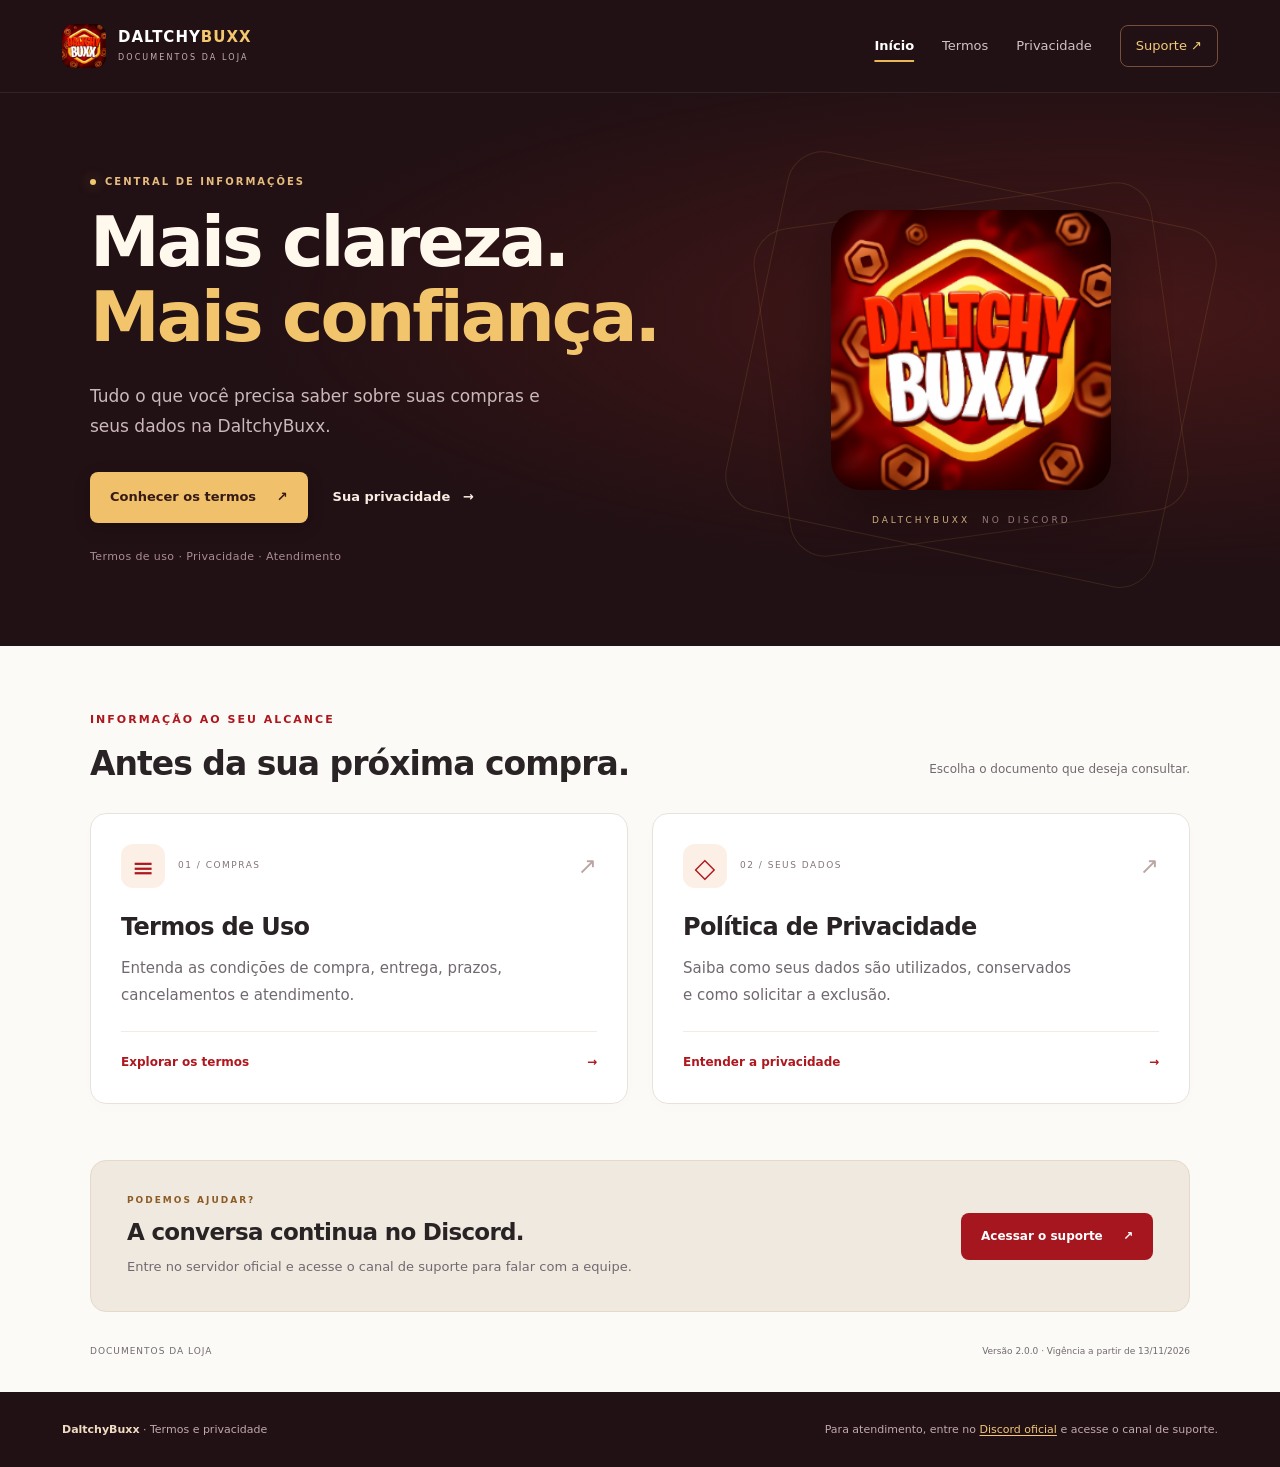
==== commit 44b5c5a4: "Restaurar paleta original sem reintroduzir o seletor de temas" ====
--- a/index.html
+++ b/index.html
@@ -4,10 +4,10 @@
   <meta charset="utf-8">
   <meta name="viewport" content="width=device-width, initial-scale=1">
   <meta name="description" content="Termos de Uso e Política de Privacidade da DaltchyBuxx. Consulte condições de compra e informações sobre seus dados.">
-  <meta name="theme-color" content="#d50916">
+  <meta name="theme-color" content="#a50810">
   <title>Termos e privacidade · DaltchyBuxx</title>
   <link rel="icon" href="./assets/favicon.svg" type="image/svg+xml">
-  <link rel="stylesheet" href="./assets/style.css?v=5">
+  <link rel="stylesheet" href="./assets/style.css?v=6">
   <link rel="canonical" href="https://daltchybuxx.github.io/">
 </head>
 <body>
--- a/assets/style.css
+++ b/assets/style.css
@@ -1,6 +1,6 @@
-:root{color-scheme:light;--red:#d50916;--gold:#b38b32;--ink:#252326;--muted:#686469;--line:#e8e3df;--paper:#fff;--soft:#faf8f5;font-family:Arial,Helvetica,sans-serif;font-synthesis:none}*{box-sizing:border-box}body{margin:0;background:var(--paper);color:var(--ink);font-size:16px;line-height:1.75}a{color:var(--red);text-underline-offset:.2em}a:hover{text-decoration-thickness:2px}a:focus-visible,summary:focus-visible{outline:3px solid var(--gold);outline-offset:5px;border-radius:2px}.skip-link{position:absolute;top:-100px;left:16px;padding:10px 18px;background:#fff;z-index:10}.skip-link:focus{top:12px}.site-header{border-top:4px solid var(--red);border-bottom:1px solid var(--line)}.header-inner{max-width:1180px;margin:auto;min-height:90px;padding:18px 32px;display:flex;align-items:center;justify-content:space-between;gap:24px}.brand{font-size:21px;font-weight:800;letter-spacing:-.7px;color:var(--red);text-decoration:none;white-space:nowrap}.brand span{font-weight:500}.brand .brand-dot{color:var(--gold);font-size:30px;font-weight:800}.site-header nav{display:flex;gap:25px;align-items:center;flex-wrap:wrap}.site-header nav a{font-size:14px;text-decoration:none;color:var(--muted)}.site-header nav a[aria-current=page]{color:var(--red);font-weight:700;text-decoration:underline;text-decoration-color:var(--gold);text-decoration-thickness:2px;text-underline-offset:10px}.site-header nav .support-link{color:var(--red)}.eyebrow{font-size:11px;font-weight:700;letter-spacing:2px;color:var(--red);margin:0 0 14px}.home-shell{max-width:1010px;margin:auto;padding:65px 32px 50px}.home-intro{max-width:650px}.home-intro h1,.document-heading h1{font-size:clamp(30px,4vw,44px);font-weight:600;line-height:1.2;letter-spacing:-1.3px;margin:0 0 20px}.home-intro>p:last-child{color:var(--muted);font-size:18px;max-width:550px}.document-cards{display:grid;grid-template-columns:1fr 1fr;gap:22px;margin:40px 0 42px}.document-card{padding:28px;border:1px solid var(--line);border-top:3px solid var(--gold);color:var(--ink);text-decoration:none;border-radius:2px}.document-card:hover{background:var(--soft);border-color:var(--gold)}.card-number{font-size:12px;letter-spacing:1px;color:var(--muted)}.document-card h2{font-size:23px;line-height:1.3;letter-spacing:-.5px;color:var(--red);margin:15px 0 12px}.document-card p{color:var(--muted);margin:0 0 22px;font-size:15px}.card-link{color:var(--red);font-size:14px;font-weight:700}.contact-block{border-top:1px solid var(--line);padding-top:28px}.contact-block h2{font-size:20px;margin:0 0 8px}.contact-block p{color:var(--muted);margin:0 0 18px}.contact-button{display:inline-block;padding:10px 18px;border:1px solid var(--red);border-radius:3px;font-size:14px;text-decoration:none;font-weight:700}.contact-button:hover{background:var(--red);color:white}.home-meta{font-size:12px;color:var(--muted);margin-top:38px}.document-shell{max-width:1180px;margin:auto;padding:48px 32px 65px}.document-heading{max-width:820px;margin-bottom:36px}.document-heading h1{max-width:750px}.intro{color:var(--muted);max-width:670px;margin:0 0 24px}.document-meta{display:flex;flex-wrap:wrap;gap:24px;margin:0;padding:16px 0;border-top:1px solid var(--line);border-bottom:1px solid var(--line);font-size:12px}.document-meta div{min-width:100px}.document-meta dt{color:var(--muted)}.document-meta dd{margin:0;font-weight:700}.document-grid{display:grid;grid-template-columns:235px minmax(0,1fr);gap:45px}.toc{align-self:start;position:sticky;top:24px;font-size:12px;line-height:1.45}.toc summary{font-size:13px;font-weight:700;cursor:pointer;list-style-position:inside;margin-bottom:15px}.toc ol{list-style:none;margin:0;padding:0 0 0 13px;border-left:2px solid var(--line)}.toc li{margin:0 0 10px}.toc a{color:var(--muted);text-decoration:none}.toc a:hover{color:var(--red)}.toc .toc-level-3{padding-left:12px;font-size:11px}.document-body{max-width:740px;min-width:0;overflow-wrap:anywhere}.document-body h2{scroll-margin-top:22px;font-size:21px;color:var(--red);line-height:1.4;margin:32px 0 15px;letter-spacing:-.35px}.document-body h2:first-child{margin-top:0}.document-body h3{scroll-margin-top:22px;font-size:17px;line-height:1.45;margin:26px 0 12px}.document-body p{margin:0 0 17px}.document-body ul{padding-left:23px;margin:0 0 20px}.document-body li{margin-bottom:11px}.document-end{display:flex;flex-wrap:wrap;gap:20px;border-top:1px solid var(--line);margin-top:35px;padding-top:20px;font-size:13px}.site-footer{border-top:1px solid var(--line);background:var(--soft);font-size:12px;color:var(--muted)}.footer-inner{max-width:1180px;margin:auto;padding:23px 32px;display:flex;justify-content:space-between;gap:20px}.footer-inner p{margin:0}.footer-inner strong{color:var(--ink)}@media(max-width:780px){.header-inner{align-items:flex-start;flex-direction:column;gap:10px;padding:16px 22px}.site-header nav{gap:20px}.home-shell{padding:40px 22px}.document-shell{padding:34px 22px}.document-grid{grid-template-columns:minmax(0,1fr);gap:28px}.toc{position:static;background:var(--soft);padding:18px;border:1px solid var(--line)}.toc ol{columns:2;column-gap:20px}.toc li{break-inside:avoid}.footer-inner{flex-direction:column;gap:5px;padding:22px}.document-heading{margin-bottom:25px}}@media(max-width:500px){.document-cards{grid-template-columns:1fr;gap:16px;margin:30px 0}.document-card{padding:23px}.toc ol{columns:1}.document-meta{gap:15px}.document-meta div{min-width:85px}.site-header nav{gap:18px}.site-header nav a{font-size:13px}.home-intro>p:last-child{font-size:16px}}@media print{@page{margin:18mm}.site-header,.site-footer,.toc,.document-end,.skip-link{display:none}.document-shell,.home-shell{max-width:none;padding:0}.document-grid{display:block}.document-body{max-width:none;font-size:10pt;line-height:1.5}.document-heading h1{font-size:23pt}.document-body h2{font-size:14pt;break-after:avoid}.document-body h3{font-size:11pt;break-after:avoid}p,li{orphans:3;widows:3}a{color:#222;text-decoration:underline}.document-meta{padding:9px 0}.document-card{break-inside:avoid}}
+:root{color-scheme:light;--red:#a50810;--gold:#b38b32;--ink:#252326;--muted:#686469;--line:#e8e3df;--paper:#fff;--soft:#faf8f5;font-family:Arial,Helvetica,sans-serif;font-synthesis:none}*{box-sizing:border-box}body{margin:0;background:var(--paper);color:var(--ink);font-size:16px;line-height:1.75}a{color:var(--red);text-underline-offset:.2em}a:hover{text-decoration-thickness:2px}a:focus-visible,summary:focus-visible{outline:3px solid var(--gold);outline-offset:5px;border-radius:2px}.skip-link{position:absolute;top:-100px;left:16px;padding:10px 18px;background:#fff;z-index:10}.skip-link:focus{top:12px}.site-header{border-top:4px solid var(--red);border-bottom:1px solid var(--line)}.header-inner{max-width:1180px;margin:auto;min-height:90px;padding:18px 32px;display:flex;align-items:center;justify-content:space-between;gap:24px}.brand{font-size:21px;font-weight:800;letter-spacing:-.7px;color:var(--red);text-decoration:none;white-space:nowrap}.brand span{font-weight:500}.brand .brand-dot{color:var(--gold);font-size:30px;font-weight:800}.site-header nav{display:flex;gap:25px;align-items:center;flex-wrap:wrap}.site-header nav a{font-size:14px;text-decoration:none;color:var(--muted)}.site-header nav a[aria-current=page]{color:var(--red);font-weight:700;text-decoration:underline;text-decoration-color:var(--gold);text-decoration-thickness:2px;text-underline-offset:10px}.site-header nav .support-link{color:var(--red)}.eyebrow{font-size:11px;font-weight:700;letter-spacing:2px;color:var(--red);margin:0 0 14px}.home-shell{max-width:1010px;margin:auto;padding:65px 32px 50px}.home-intro{max-width:650px}.home-intro h1,.document-heading h1{font-size:clamp(30px,4vw,44px);font-weight:600;line-height:1.2;letter-spacing:-1.3px;margin:0 0 20px}.home-intro>p:last-child{color:var(--muted);font-size:18px;max-width:550px}.document-cards{display:grid;grid-template-columns:1fr 1fr;gap:22px;margin:40px 0 42px}.document-card{padding:28px;border:1px solid var(--line);border-top:3px solid var(--gold);color:var(--ink);text-decoration:none;border-radius:2px}.document-card:hover{background:var(--soft);border-color:var(--gold)}.card-number{font-size:12px;letter-spacing:1px;color:var(--muted)}.document-card h2{font-size:23px;line-height:1.3;letter-spacing:-.5px;color:var(--red);margin:15px 0 12px}.document-card p{color:var(--muted);margin:0 0 22px;font-size:15px}.card-link{color:var(--red);font-size:14px;font-weight:700}.contact-block{border-top:1px solid var(--line);padding-top:28px}.contact-block h2{font-size:20px;margin:0 0 8px}.contact-block p{color:var(--muted);margin:0 0 18px}.contact-button{display:inline-block;padding:10px 18px;border:1px solid var(--red);border-radius:3px;font-size:14px;text-decoration:none;font-weight:700}.contact-button:hover{background:var(--red);color:white}.home-meta{font-size:12px;color:var(--muted);margin-top:38px}.document-shell{max-width:1180px;margin:auto;padding:48px 32px 65px}.document-heading{max-width:820px;margin-bottom:36px}.document-heading h1{max-width:750px}.intro{color:var(--muted);max-width:670px;margin:0 0 24px}.document-meta{display:flex;flex-wrap:wrap;gap:24px;margin:0;padding:16px 0;border-top:1px solid var(--line);border-bottom:1px solid var(--line);font-size:12px}.document-meta div{min-width:100px}.document-meta dt{color:var(--muted)}.document-meta dd{margin:0;font-weight:700}.document-grid{display:grid;grid-template-columns:235px minmax(0,1fr);gap:45px}.toc{align-self:start;position:sticky;top:24px;font-size:12px;line-height:1.45}.toc summary{font-size:13px;font-weight:700;cursor:pointer;list-style-position:inside;margin-bottom:15px}.toc ol{list-style:none;margin:0;padding:0 0 0 13px;border-left:2px solid var(--line)}.toc li{margin:0 0 10px}.toc a{color:var(--muted);text-decoration:none}.toc a:hover{color:var(--red)}.toc .toc-level-3{padding-left:12px;font-size:11px}.document-body{max-width:740px;min-width:0;overflow-wrap:anywhere}.document-body h2{scroll-margin-top:22px;font-size:21px;color:var(--red);line-height:1.4;margin:32px 0 15px;letter-spacing:-.35px}.document-body h2:first-child{margin-top:0}.document-body h3{scroll-margin-top:22px;font-size:17px;line-height:1.45;margin:26px 0 12px}.document-body p{margin:0 0 17px}.document-body ul{padding-left:23px;margin:0 0 20px}.document-body li{margin-bottom:11px}.document-end{display:flex;flex-wrap:wrap;gap:20px;border-top:1px solid var(--line);margin-top:35px;padding-top:20px;font-size:13px}.site-footer{border-top:1px solid var(--line);background:var(--soft);font-size:12px;color:var(--muted)}.footer-inner{max-width:1180px;margin:auto;padding:23px 32px;display:flex;justify-content:space-between;gap:20px}.footer-inner p{margin:0}.footer-inner strong{color:var(--ink)}@media(max-width:780px){.header-inner{align-items:flex-start;flex-direction:column;gap:10px;padding:16px 22px}.site-header nav{gap:20px}.home-shell{padding:40px 22px}.document-shell{padding:34px 22px}.document-grid{grid-template-columns:minmax(0,1fr);gap:28px}.toc{position:static;background:var(--soft);padding:18px;border:1px solid var(--line)}.toc ol{columns:2;column-gap:20px}.toc li{break-inside:avoid}.footer-inner{flex-direction:column;gap:5px;padding:22px}.document-heading{margin-bottom:25px}}@media(max-width:500px){.document-cards{grid-template-columns:1fr;gap:16px;margin:30px 0}.document-card{padding:23px}.toc ol{columns:1}.document-meta{gap:15px}.document-meta div{min-width:85px}.site-header nav{gap:18px}.site-header nav a{font-size:13px}.home-intro>p:last-child{font-size:16px}}@media print{@page{margin:18mm}.site-header,.site-footer,.toc,.document-end,.skip-link{display:none}.document-shell,.home-shell{max-width:none;padding:0}.document-grid{display:block}.document-body{max-width:none;font-size:10pt;line-height:1.5}.document-heading h1{font-size:23pt}.document-body h2{font-size:14pt;break-after:avoid}.document-body h3{font-size:11pt;break-after:avoid}p,li{orphans:3;widows:3}a{color:#222;text-decoration:underline}.document-meta{padding:9px 0}.document-card{break-inside:avoid}}
 /* DaltchyBuxx: identidade visual */
-:root{--red:#d80e1b;--gold:#e7b855;--ink:#292326;--muted:#716970;--line:#e9e2dc;--soft:#f7f4ef;font-family:Inter,ui-sans-serif,system-ui,-apple-system,BlinkMacSystemFont,"Segoe UI",sans-serif}body{background:#fcfaf7}::selection{background:#f3cf82;color:#33151a}.site-header{background:#260609;color:#fff;border-top:0;border-bottom:1px solid #ffffff14}.header-inner{max-width:1220px;min-height:92px}.brand{display:flex;align-items:center;gap:12px;color:#fff;font-size:15px;letter-spacing:1px;line-height:1.1}.brand img{border-radius:11px}.brand span{font-weight:800}.brand strong{color:#f3c76e}.brand small{display:block;font-size:8px;letter-spacing:2.1px;color:#c6afb2;margin-top:8px;font-weight:500}.site-header nav{gap:28px}.site-header nav a{color:#d1c2c4;font-size:13px}.site-header nav a:hover,.site-header nav a[aria-current=page]{color:#fff}.site-header nav .support-link{color:#f3cb7b;border:1px solid #76503b;padding:9px 15px;border-radius:8px}.home-shell{max-width:none;padding:0}.home-intro{max-width:none;display:grid;grid-template-columns:minmax(0,1.4fr) minmax(250px,1fr);align-items:center;gap:50px;padding:80px max(32px,calc((100vw - 1100px)/2));background:radial-gradient(ellipse at 85% 40%,#d8102466,transparent 55%),#260609;position:relative;overflow:hidden;min-height:530px}.hero-copy{position:relative;z-index:1}.home-intro .eyebrow{color:#e6bd7e;display:flex;align-items:center;gap:9px;font-size:10px;letter-spacing:2px}.status-dot{width:6px;height:6px;border-radius:50%;background:#f3c76e;box-shadow:0 0 14px #f3c76e70}.home-intro h1{font-size:clamp(42px,5.5vw,70px);line-height:1.08;letter-spacing:-3px;color:#fff8ed;font-weight:750;margin-bottom:25px}.home-intro h1 span{color:#f2c56d}.hero-copy>p:not(.eyebrow){color:#cab8bb;font-size:17px;max-width:450px;line-height:1.8}.hero-actions{display:flex;align-items:center;gap:25px;margin-top:30px;flex-wrap:wrap}.primary-button,.text-button{font-size:13px;font-weight:700;text-decoration:none}.primary-button{background:#f0c16a;color:#351a16;padding:14px 20px;border-radius:8px;box-shadow:0 5px 18px #0002}.primary-button:hover{background:#ffdb95}.primary-button span{margin-left:16px}.text-button{color:#f9ece0}.text-button span{margin-left:8px}.hero-copy .hero-note{font-size:11px!important;color:#a98e94!important;margin:24px 0 0;letter-spacing:.4px}.hero-art{position:relative;text-align:center;padding:24px}.hero-art:before,.hero-art:after{content:"";position:absolute;border:1px solid #e7b85520;border-radius:36px;inset:0;transform:rotate(12deg);pointer-events:none}.hero-art:after{inset:18px;transform:rotate(-8deg)}.logo-frame{position:relative;z-index:1}.logo-frame img{display:block;width:min(100%,280px);height:auto;margin:auto;border-radius:30px;box-shadow:0 22px 60px #0005}.art-caption{display:block;margin-top:23px;color:#edc891;font-size:9px;letter-spacing:3px}.art-caption span{color:#ac898b;margin-left:6px}.documents-section{max-width:1164px;margin:auto;padding:64px 32px 56px}.section-heading{display:flex;align-items:end;justify-content:space-between;gap:24px}.section-heading h2{font-size:clamp(25px,3vw,33px);letter-spacing:-1px;line-height:1.2;margin:0}.section-heading>p{font-size:12px;color:var(--muted);margin:0 0 3px}.document-cards{margin:30px 0 0;gap:24px}.document-card{border:1px solid var(--line);border-radius:16px;padding:30px;background:#fff;box-shadow:0 5px 18px #36241903;transition:transform .2s,box-shadow .2s,border-color .2s}.document-card:hover{transform:translateY(-4px);background:#fff;border-color:#c6a36b;box-shadow:0 14px 28px #3624190c}.card-top{display:flex;align-items:center;gap:13px}.card-icon{display:grid;place-items:center;width:44px;height:44px;border-radius:12px;background:#fcf0e6;color:var(--red);font-size:27px}.card-number{font-size:9px;letter-spacing:1.5px;color:#837578}.card-arrow{margin-left:auto;color:#b9a6a2;font-size:23px}.document-card h3{font-size:24px;letter-spacing:-.7px;margin:24px 0 12px;line-height:1.3}.document-card p{max-width:390px;line-height:1.8}.card-link{display:flex;justify-content:space-between;align-items:center;padding-top:20px;border-top:1px solid #f1ebe6;font-size:12px}.contact-block{max-width:1100px;margin:0 auto 32px;display:flex;align-items:center;justify-content:space-between;gap:30px;background:#f0e9df;border:1px solid #e6d9c7;border-radius:16px;padding:32px 36px}.contact-block .eyebrow{font-size:9px;margin-bottom:9px;color:#8d5b25}.contact-block h2{font-size:23px;letter-spacing:-.7px;line-height:1.3}.contact-block p{font-size:13px;max-width:530px;margin:0}.contact-button{white-space:nowrap;background:#e01020;color:white;border:0;padding:13px 20px;border-radius:8px;font-size:12px}.contact-button span{margin-left:16px}.contact-button:hover{background:#b60817}.home-meta{max-width:1100px;margin:0 auto;padding:0 0 32px;display:flex;justify-content:space-between;font-size:9px;letter-spacing:1px}.home-meta span{letter-spacing:0}.site-footer{background:#260609;border:0;color:#c0a9ae}.footer-inner{max-width:1220px;padding:28px 32px;font-size:11px}.footer-inner strong{color:#f0dcc3}.footer-inner a{color:#f1c776}.document-shell{padding-top:55px}.document-heading .eyebrow{color:#935319}.document-heading h1{font-weight:750;font-size:clamp(30px,4vw,46px)}.document-meta{border-radius:10px;padding:17px 22px;background:#f2ece3;border:1px solid #e7dfd3;gap:38px}.document-grid{gap:35px}.toc{background:#fff;border:1px solid var(--line);padding:22px;border-radius:12px;max-height:calc(100vh - 48px);overflow:auto}.toc a:hover{color:var(--red);text-decoration:underline}.document-body{background:white;border:1px solid var(--line);border-radius:16px;padding:34px;max-width:none;font-size:15px;line-height:1.9}.document-body h2{border-top:1px solid #eee5dc;padding-top:25px;color:#c40b1a;scroll-margin-top:24px}.document-body h2:first-child{border:0;padding-top:0}.document-body h3{color:#3c292d}.document-body li::marker{color:#a66d25}.document-end{font-size:12px}.document-end a{font-weight:600}
+:root{--red:#ad171d;--gold:#e7b855;--ink:#292326;--muted:#716970;--line:#e9e2dc;--soft:#f7f4ef;font-family:Inter,ui-sans-serif,system-ui,-apple-system,BlinkMacSystemFont,"Segoe UI",sans-serif}body{background:#fcfaf7}::selection{background:#f3cf82;color:#33151a}.site-header{background:#211014;color:#fff;border-top:0;border-bottom:1px solid #ffffff14}.header-inner{max-width:1220px;min-height:92px}.brand{display:flex;align-items:center;gap:12px;color:#fff;font-size:15px;letter-spacing:1px;line-height:1.1}.brand img{border-radius:11px}.brand span{font-weight:800}.brand strong{color:#f3c76e}.brand small{display:block;font-size:8px;letter-spacing:2.1px;color:#c6afb2;margin-top:8px;font-weight:500}.site-header nav{gap:28px}.site-header nav a{color:#d1c2c4;font-size:13px}.site-header nav a:hover,.site-header nav a[aria-current=page]{color:#fff}.site-header nav .support-link{color:#f3cb7b;border:1px solid #76503b;padding:9px 15px;border-radius:8px}.home-shell{max-width:none;padding:0}.home-intro{max-width:none;display:grid;grid-template-columns:minmax(0,1.4fr) minmax(250px,1fr);align-items:center;gap:50px;padding:80px max(32px,calc((100vw - 1100px)/2));background:radial-gradient(ellipse at 85% 40%,#80221c66,transparent 55%),#211014;position:relative;overflow:hidden;min-height:530px}.hero-copy{position:relative;z-index:1}.home-intro .eyebrow{color:#e6bd7e;display:flex;align-items:center;gap:9px;font-size:10px;letter-spacing:2px}.status-dot{width:6px;height:6px;border-radius:50%;background:#f3c76e;box-shadow:0 0 14px #f3c76e70}.home-intro h1{font-size:clamp(42px,5.5vw,70px);line-height:1.08;letter-spacing:-3px;color:#fff8ed;font-weight:750;margin-bottom:25px}.home-intro h1 span{color:#f2c56d}.hero-copy>p:not(.eyebrow){color:#cab8bb;font-size:17px;max-width:450px;line-height:1.8}.hero-actions{display:flex;align-items:center;gap:25px;margin-top:30px;flex-wrap:wrap}.primary-button,.text-button{font-size:13px;font-weight:700;text-decoration:none}.primary-button{background:#f0c16a;color:#351a16;padding:14px 20px;border-radius:8px;box-shadow:0 5px 18px #0002}.primary-button:hover{background:#ffdb95}.primary-button span{margin-left:16px}.text-button{color:#f9ece0}.text-button span{margin-left:8px}.hero-copy .hero-note{font-size:11px!important;color:#a98e94!important;margin:24px 0 0;letter-spacing:.4px}.hero-art{position:relative;text-align:center;padding:24px}.hero-art:before,.hero-art:after{content:"";position:absolute;border:1px solid #e7b85520;border-radius:36px;inset:0;transform:rotate(12deg);pointer-events:none}.hero-art:after{inset:18px;transform:rotate(-8deg)}.logo-frame{position:relative;z-index:1}.logo-frame img{display:block;width:min(100%,280px);height:auto;margin:auto;border-radius:30px;box-shadow:0 22px 60px #0005}.art-caption{display:block;margin-top:23px;color:#edc891;font-size:9px;letter-spacing:3px}.art-caption span{color:#ac898b;margin-left:6px}.documents-section{max-width:1164px;margin:auto;padding:64px 32px 56px}.section-heading{display:flex;align-items:end;justify-content:space-between;gap:24px}.section-heading h2{font-size:clamp(25px,3vw,33px);letter-spacing:-1px;line-height:1.2;margin:0}.section-heading>p{font-size:12px;color:var(--muted);margin:0 0 3px}.document-cards{margin:30px 0 0;gap:24px}.document-card{border:1px solid var(--line);border-radius:16px;padding:30px;background:#fff;box-shadow:0 5px 18px #36241903;transition:transform .2s,box-shadow .2s,border-color .2s}.document-card:hover{transform:translateY(-4px);background:#fff;border-color:#c6a36b;box-shadow:0 14px 28px #3624190c}.card-top{display:flex;align-items:center;gap:13px}.card-icon{display:grid;place-items:center;width:44px;height:44px;border-radius:12px;background:#fcf0e6;color:var(--red);font-size:27px}.card-number{font-size:9px;letter-spacing:1.5px;color:#837578}.card-arrow{margin-left:auto;color:#b9a6a2;font-size:23px}.document-card h3{font-size:24px;letter-spacing:-.7px;margin:24px 0 12px;line-height:1.3}.document-card p{max-width:390px;line-height:1.8}.card-link{display:flex;justify-content:space-between;align-items:center;padding-top:20px;border-top:1px solid #f1ebe6;font-size:12px}.contact-block{max-width:1100px;margin:0 auto 32px;display:flex;align-items:center;justify-content:space-between;gap:30px;background:#f0e9df;border:1px solid #e6d9c7;border-radius:16px;padding:32px 36px}.contact-block .eyebrow{font-size:9px;margin-bottom:9px;color:#8d5b25}.contact-block h2{font-size:23px;letter-spacing:-.7px;line-height:1.3}.contact-block p{font-size:13px;max-width:530px;margin:0}.contact-button{white-space:nowrap;background:#a5161e;color:white;border:0;padding:13px 20px;border-radius:8px;font-size:12px}.contact-button span{margin-left:16px}.contact-button:hover{background:#7e1016}.home-meta{max-width:1100px;margin:0 auto;padding:0 0 32px;display:flex;justify-content:space-between;font-size:9px;letter-spacing:1px}.home-meta span{letter-spacing:0}.site-footer{background:#211014;border:0;color:#c0a9ae}.footer-inner{max-width:1220px;padding:28px 32px;font-size:11px}.footer-inner strong{color:#f0dcc3}.footer-inner a{color:#f1c776}.document-shell{padding-top:55px}.document-heading .eyebrow{color:#935319}.document-heading h1{font-weight:750;font-size:clamp(30px,4vw,46px)}.document-meta{border-radius:10px;padding:17px 22px;background:#f2ece3;border:1px solid #e7dfd3;gap:38px}.document-grid{gap:35px}.toc{background:#fff;border:1px solid var(--line);padding:22px;border-radius:12px;max-height:calc(100vh - 48px);overflow:auto}.toc a:hover{color:var(--red);text-decoration:underline}.document-body{background:white;border:1px solid var(--line);border-radius:16px;padding:34px;max-width:none;font-size:15px;line-height:1.9}.document-body h2{border-top:1px solid #eee5dc;padding-top:25px;color:#8c161c;scroll-margin-top:24px}.document-body h2:first-child{border:0;padding-top:0}.document-body h3{color:#3c292d}.document-body li::marker{color:#a66d25}.document-end{font-size:12px}.document-end a{font-weight:600}
 @media(max-width:900px){.home-intro{gap:24px;padding:55px 30px;min-height:470px}.hero-art{padding:18px}.logo-frame img{max-width:240px}.contact-block,.home-meta{margin-left:30px;margin-right:30px}.section-heading{align-items:start;flex-direction:column;gap:12px}.document-grid{grid-template-columns:210px minmax(0,1fr);gap:24px}.document-body{padding:25px}}
 @media(max-width:780px){.header-inner{flex-direction:row;align-items:center;padding:18px 22px;gap:18px;flex-wrap:wrap}.site-header nav{gap:19px}.site-header nav .support-link{padding:6px 10px}.brand{font-size:13px}.brand img{width:38px;height:38px}.document-grid{grid-template-columns:minmax(0,1fr)}.toc{position:static;max-height:300px}.home-intro{grid-template-columns:minmax(0,1fr) 190px;padding:48px 24px;gap:20px}.home-intro h1{font-size:44px;letter-spacing:-2px}.hero-copy>p:not(.eyebrow){font-size:15px}.hero-actions{gap:18px}.hero-art{padding:12px}.art-caption{font-size:7px;letter-spacing:1.5px}.art-caption span{display:block;margin-top:5px}.contact-block{padding:28px;align-items:start;flex-direction:column;gap:20px}.documents-section{padding:42px 24px}.document-meta{gap:20px}}
 @media(max-width:560px){.header-inner{gap:18px}.site-header nav{width:100%;justify-content:space-between;gap:10px}.site-header nav a{font-size:12px}.home-intro{display:flex;flex-direction:column-reverse;align-items:stretch;padding:35px 24px 42px;gap:32px}.hero-art{align-self:center;width:175px;padding:10px}.logo-frame img{border-radius:20px;width:145px}.art-caption{display:none}.home-intro h1{font-size:43px;letter-spacing:-2px;margin-bottom:20px}.hero-copy>p:not(.eyebrow){max-width:340px}.hero-actions{gap:20px}.primary-button{padding:13px 15px}.home-intro .eyebrow{font-size:9px}.document-cards{margin-top:24px}.document-card{padding:25px}.document-card h3{font-size:23px}.contact-block,.home-meta{margin-left:24px;margin-right:24px}.home-meta{gap:10px;flex-direction:column}.contact-block h2{font-size:24px}.document-shell{padding:32px 18px}.document-body{padding:23px 20px;font-size:14px}.document-heading h1{letter-spacing:-1px}.document-meta{padding:15px;gap:16px}.document-meta div{min-width:80px}}
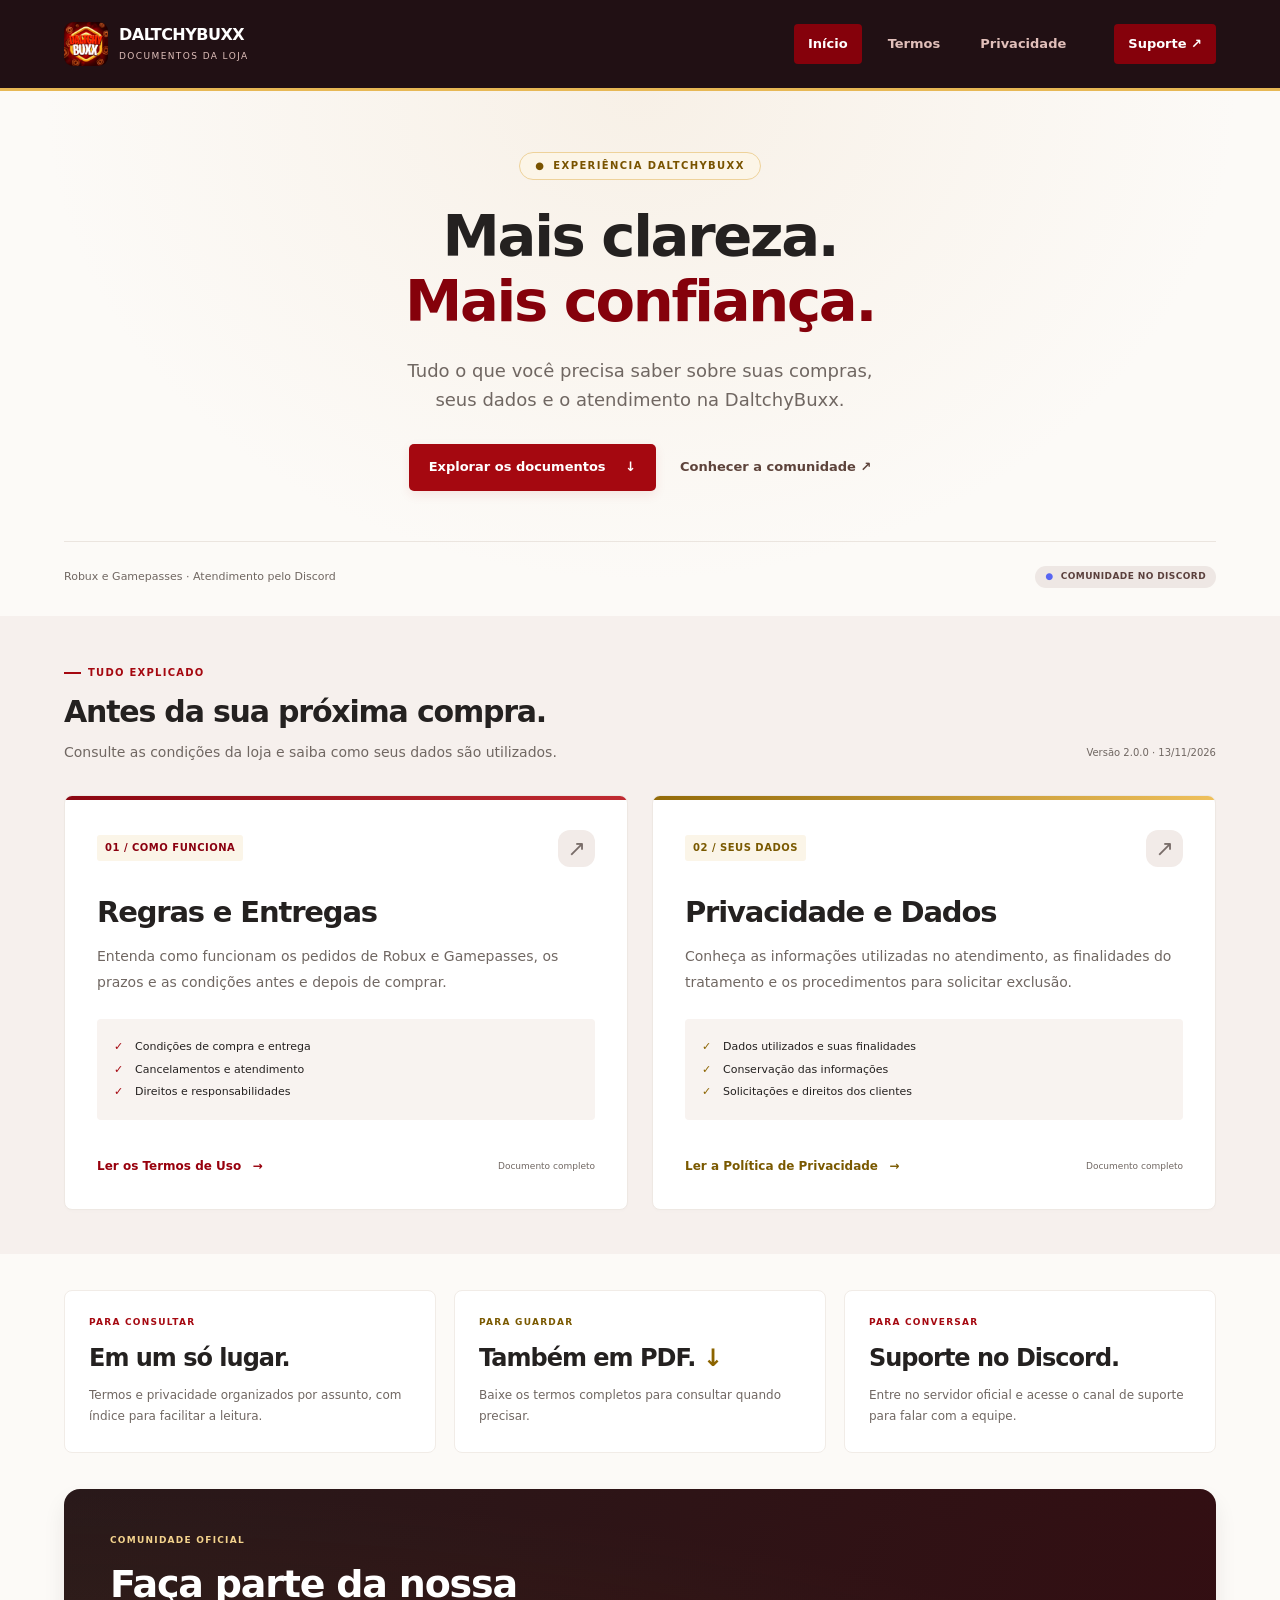
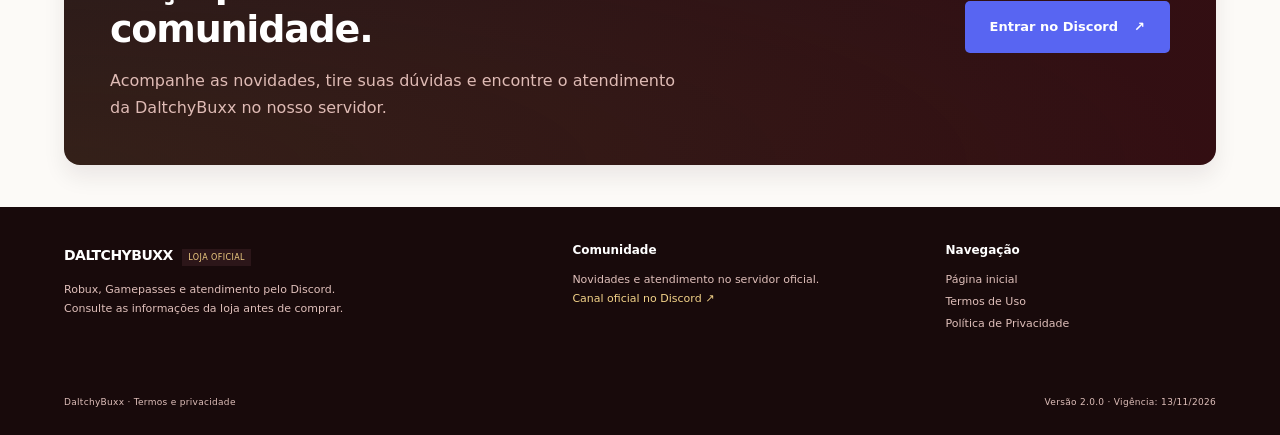
==== commit ed63e1b0: "Adaptar design à referência com início claro, cartões editoriais e comunidade" ====
--- a/index.html
+++ b/index.html
@@ -7,7 +7,7 @@
   <meta name="theme-color" content="#a50810">
   <title>Termos e privacidade · DaltchyBuxx</title>
   <link rel="icon" href="./assets/favicon.svg" type="image/svg+xml">
-  <link rel="stylesheet" href="./assets/style.css?v=6">
+  <link rel="stylesheet" href="./assets/style.css?v=7">
   <link rel="canonical" href="https://daltchybuxx.github.io/">
 </head>
 <body>
@@ -17,26 +17,29 @@
     <nav aria-label="Navegação principal"><a href="./" aria-current="page">Início</a><a href="./termos/">Termos</a><a href="./privacidade/">Privacidade</a><a class="support-link" href="https://discord.gg/5mzW2VyNDD">Suporte <span aria-hidden="true">↗</span></a></nav>
   </div></header>
   <main id="conteudo" class="home-shell">
-    <section class="home-intro">
-      <div class="hero-copy"><p class="eyebrow"><span class="status-dot"></span> CENTRAL DE INFORMAÇÕES</p>
-      <h1>Mais clareza.<br><span>Mais confiança.</span></h1>
-      <p>Tudo o que você precisa saber sobre suas compras e seus dados na DaltchyBuxx.</p>
-      <div class="hero-actions"><a class="primary-button" href="./termos/">Conhecer os termos <span aria-hidden="true">↗</span></a><a class="text-button" href="./privacidade/">Sua privacidade <span aria-hidden="true">→</span></a></div>
-      <p class="hero-note">Termos de uso · Privacidade · Atendimento</p></div>
-      <div class="hero-art"><div class="logo-frame"><img src="./assets/favicon.svg" alt="Logo DaltchyBuxx" width="280" height="280"></div><span class="art-caption">DALTCHYBUXX <span>NO DISCORD</span></span></div>
-    </section>
-    <section class="documents-section" aria-labelledby="documents-title">
-      <div class="section-heading"><div><p class="eyebrow">INFORMAÇÃO AO SEU ALCANCE</p><h2 id="documents-title">Antes da sua próxima compra.</h2></div><p>Escolha o documento que deseja consultar.</p></div>
-      <div class="document-cards">
-      <a class="document-card" href="./termos/"><div class="card-top"><span class="card-icon" aria-hidden="true">≡</span><span class="card-number">01 / COMPRAS</span><span class="card-arrow" aria-hidden="true">↗</span></div><h3>Termos de Uso</h3><p>Entenda as condições de compra, entrega, prazos, cancelamentos e atendimento.</p><span class="card-link">Explorar os termos <span aria-hidden="true">→</span></span></a>
-      <a class="document-card" href="./privacidade/"><div class="card-top"><span class="card-icon" aria-hidden="true">◇</span><span class="card-number">02 / SEUS DADOS</span><span class="card-arrow" aria-hidden="true">↗</span></div><h3>Política de Privacidade</h3><p>Saiba como seus dados são utilizados, conservados e como solicitar a exclusão.</p><span class="card-link">Entender a privacidade <span aria-hidden="true">→</span></span></a>
-      </div>
-    </section>
-    <section class="contact-block"><div><p class="eyebrow">PODEMOS AJUDAR?</p><h2>A conversa continua no Discord.</h2><p>Entre no servidor oficial e acesse o canal de suporte para falar com a equipe.</p></div><a class="contact-button" href="https://discord.gg/5mzW2VyNDD">Acessar o suporte <span aria-hidden="true">↗</span></a></section>
-    <p class="home-meta">DOCUMENTOS DA LOJA <span>Versão 2.0.0 · Vigência a partir de 13/11/2026</span></p>
-  </main>
-  <footer class="site-footer"><div class="footer-inner"><p><strong>DaltchyBuxx</strong> · Termos e privacidade</p>
-    <p>Para atendimento, entre no <a href="https://discord.gg/5mzW2VyNDD">Discord oficial</a> e acesse o canal de suporte.</p>
+  <section class="home-intro" aria-labelledby="home-title">
+    <p class="hero-badge"><span aria-hidden="true">●</span> EXPERIÊNCIA DALTCHYBUXX</p>
+    <h1 id="home-title">Mais clareza.<br><span>Mais confiança.</span></h1>
+    <p class="hero-description">Tudo o que você precisa saber sobre suas compras,<br class="desktop-break"> seus dados e o atendimento na DaltchyBuxx.</p>
+    <div class="hero-actions"><a class="primary-button" href="#documentos">Explorar os documentos <span aria-hidden="true">↓</span></a><a class="text-button" href="https://discord.gg/5mzW2VyNDD">Conhecer a comunidade <span aria-hidden="true">↗</span></a></div>
+    <div class="hero-bottom"><span>Robux e Gamepasses · Atendimento pelo Discord</span><a href="https://discord.gg/5mzW2VyNDD" class="community-pill"><span aria-hidden="true">●</span> COMUNIDADE NO DISCORD</a></div>
+  </section>
+  <section class="documents-section" id="documentos" aria-labelledby="documents-title"><div class="section-inner">
+    <div class="section-heading"><div><p class="eyebrow">TUDO EXPLICADO</p><h2 id="documents-title">Antes da sua próxima compra.</h2><p>Consulte as condições da loja e saiba como seus dados são utilizados.</p></div><span class="updated">Versão 2.0.0 · 13/11/2026</span></div>
+    <div class="document-cards">
+      <a class="document-card terms-card" href="./termos/"><div class="card-top"><span class="card-number">01 / COMO FUNCIONA</span><span class="card-arrow" aria-hidden="true">↗</span></div><h3>Regras e Entregas</h3><p>Entenda como funcionam os pedidos de Robux e Gamepasses, os prazos e as condições antes e depois de comprar.</p><ul class="card-points"><li>Condições de compra e entrega</li><li>Cancelamentos e atendimento</li><li>Direitos e responsabilidades</li></ul><span class="card-bottom"><span class="card-link">Ler os Termos de Uso <span aria-hidden="true">→</span></span><span class="card-format">Documento completo</span></span></a>
+      <a class="document-card privacy-card" href="./privacidade/"><div class="card-top"><span class="card-number">02 / SEUS DADOS</span><span class="card-arrow" aria-hidden="true">↗</span></div><h3>Privacidade e Dados</h3><p>Conheça as informações utilizadas no atendimento, as finalidades do tratamento e os procedimentos para solicitar exclusão.</p><ul class="card-points"><li>Dados utilizados e suas finalidades</li><li>Conservação das informações</li><li>Solicitações e direitos dos clientes</li></ul><span class="card-bottom"><span class="card-link">Ler a Política de Privacidade <span aria-hidden="true">→</span></span><span class="card-format">Documento completo</span></span></a>
+    </div>
+  </div></section>
+  <section class="resource-section" aria-label="Acesso às informações"><div class="resource-card"><span class="eyebrow">PARA CONSULTAR</span><h2>Em um só lugar.</h2><p>Termos e privacidade organizados por assunto, com índice para facilitar a leitura.</p></div><a class="resource-card" href="./documentos/termos.pdf" download><span class="eyebrow">PARA GUARDAR</span><h2>Também em PDF. <span aria-hidden="true">↓</span></h2><p>Baixe os termos completos para consultar quando precisar.</p></a><div class="resource-card"><span class="eyebrow">PARA CONVERSAR</span><h2>Suporte no Discord.</h2><p>Entre no servidor oficial e acesse o canal de suporte para falar com a equipe.</p></div></section>
+  <section class="contact-block"><div><p class="eyebrow">COMUNIDADE OFICIAL</p><h2>Faça parte da nossa<br class="desktop-break"> comunidade.</h2><p>Acompanhe as novidades, tire suas dúvidas e encontre o atendimento da DaltchyBuxx no nosso servidor.</p></div><a class="contact-button" href="https://discord.gg/5mzW2VyNDD">Entrar no Discord <span aria-hidden="true">↗</span></a></section>
+</main>
+
+  <footer class="site-footer"><div class="footer-inner">
+    <div class="footer-brand"><strong>DALTCHYBUXX <span>LOJA OFICIAL</span></strong><p>Robux, Gamepasses e atendimento pelo Discord.<br>Consulte as informações da loja antes de comprar.</p></div>
+    <div><h2>Comunidade</h2><p>Novidades e atendimento no servidor oficial.</p><a href="https://discord.gg/5mzW2VyNDD">Canal oficial no Discord ↗</a></div>
+    <nav aria-label="Navegação do rodapé"><h2>Navegação</h2><a href="./">Página inicial</a><a href="./termos/">Termos de Uso</a><a href="./privacidade/">Política de Privacidade</a></nav>
+    <p class="footer-bottom">DaltchyBuxx · Termos e privacidade <span>Versão 2.0.0 · Vigência: 13/11/2026</span></p>
   </div></footer>
 </body>
 </html>
--- a/assets/style.css
+++ b/assets/style.css
@@ -1,8 +1,6 @@
-:root{color-scheme:light;--red:#a50810;--gold:#b38b32;--ink:#252326;--muted:#686469;--line:#e8e3df;--paper:#fff;--soft:#faf8f5;font-family:Arial,Helvetica,sans-serif;font-synthesis:none}*{box-sizing:border-box}body{margin:0;background:var(--paper);color:var(--ink);font-size:16px;line-height:1.75}a{color:var(--red);text-underline-offset:.2em}a:hover{text-decoration-thickness:2px}a:focus-visible,summary:focus-visible{outline:3px solid var(--gold);outline-offset:5px;border-radius:2px}.skip-link{position:absolute;top:-100px;left:16px;padding:10px 18px;background:#fff;z-index:10}.skip-link:focus{top:12px}.site-header{border-top:4px solid var(--red);border-bottom:1px solid var(--line)}.header-inner{max-width:1180px;margin:auto;min-height:90px;padding:18px 32px;display:flex;align-items:center;justify-content:space-between;gap:24px}.brand{font-size:21px;font-weight:800;letter-spacing:-.7px;color:var(--red);text-decoration:none;white-space:nowrap}.brand span{font-weight:500}.brand .brand-dot{color:var(--gold);font-size:30px;font-weight:800}.site-header nav{display:flex;gap:25px;align-items:center;flex-wrap:wrap}.site-header nav a{font-size:14px;text-decoration:none;color:var(--muted)}.site-header nav a[aria-current=page]{color:var(--red);font-weight:700;text-decoration:underline;text-decoration-color:var(--gold);text-decoration-thickness:2px;text-underline-offset:10px}.site-header nav .support-link{color:var(--red)}.eyebrow{font-size:11px;font-weight:700;letter-spacing:2px;color:var(--red);margin:0 0 14px}.home-shell{max-width:1010px;margin:auto;padding:65px 32px 50px}.home-intro{max-width:650px}.home-intro h1,.document-heading h1{font-size:clamp(30px,4vw,44px);font-weight:600;line-height:1.2;letter-spacing:-1.3px;margin:0 0 20px}.home-intro>p:last-child{color:var(--muted);font-size:18px;max-width:550px}.document-cards{display:grid;grid-template-columns:1fr 1fr;gap:22px;margin:40px 0 42px}.document-card{padding:28px;border:1px solid var(--line);border-top:3px solid var(--gold);color:var(--ink);text-decoration:none;border-radius:2px}.document-card:hover{background:var(--soft);border-color:var(--gold)}.card-number{font-size:12px;letter-spacing:1px;color:var(--muted)}.document-card h2{font-size:23px;line-height:1.3;letter-spacing:-.5px;color:var(--red);margin:15px 0 12px}.document-card p{color:var(--muted);margin:0 0 22px;font-size:15px}.card-link{color:var(--red);font-size:14px;font-weight:700}.contact-block{border-top:1px solid var(--line);padding-top:28px}.contact-block h2{font-size:20px;margin:0 0 8px}.contact-block p{color:var(--muted);margin:0 0 18px}.contact-button{display:inline-block;padding:10px 18px;border:1px solid var(--red);border-radius:3px;font-size:14px;text-decoration:none;font-weight:700}.contact-button:hover{background:var(--red);color:white}.home-meta{font-size:12px;color:var(--muted);margin-top:38px}.document-shell{max-width:1180px;margin:auto;padding:48px 32px 65px}.document-heading{max-width:820px;margin-bottom:36px}.document-heading h1{max-width:750px}.intro{color:var(--muted);max-width:670px;margin:0 0 24px}.document-meta{display:flex;flex-wrap:wrap;gap:24px;margin:0;padding:16px 0;border-top:1px solid var(--line);border-bottom:1px solid var(--line);font-size:12px}.document-meta div{min-width:100px}.document-meta dt{color:var(--muted)}.document-meta dd{margin:0;font-weight:700}.document-grid{display:grid;grid-template-columns:235px minmax(0,1fr);gap:45px}.toc{align-self:start;position:sticky;top:24px;font-size:12px;line-height:1.45}.toc summary{font-size:13px;font-weight:700;cursor:pointer;list-style-position:inside;margin-bottom:15px}.toc ol{list-style:none;margin:0;padding:0 0 0 13px;border-left:2px solid var(--line)}.toc li{margin:0 0 10px}.toc a{color:var(--muted);text-decoration:none}.toc a:hover{color:var(--red)}.toc .toc-level-3{padding-left:12px;font-size:11px}.document-body{max-width:740px;min-width:0;overflow-wrap:anywhere}.document-body h2{scroll-margin-top:22px;font-size:21px;color:var(--red);line-height:1.4;margin:32px 0 15px;letter-spacing:-.35px}.document-body h2:first-child{margin-top:0}.document-body h3{scroll-margin-top:22px;font-size:17px;line-height:1.45;margin:26px 0 12px}.document-body p{margin:0 0 17px}.document-body ul{padding-left:23px;margin:0 0 20px}.document-body li{margin-bottom:11px}.document-end{display:flex;flex-wrap:wrap;gap:20px;border-top:1px solid var(--line);margin-top:35px;padding-top:20px;font-size:13px}.site-footer{border-top:1px solid var(--line);background:var(--soft);font-size:12px;color:var(--muted)}.footer-inner{max-width:1180px;margin:auto;padding:23px 32px;display:flex;justify-content:space-between;gap:20px}.footer-inner p{margin:0}.footer-inner strong{color:var(--ink)}@media(max-width:780px){.header-inner{align-items:flex-start;flex-direction:column;gap:10px;padding:16px 22px}.site-header nav{gap:20px}.home-shell{padding:40px 22px}.document-shell{padding:34px 22px}.document-grid{grid-template-columns:minmax(0,1fr);gap:28px}.toc{position:static;background:var(--soft);padding:18px;border:1px solid var(--line)}.toc ol{columns:2;column-gap:20px}.toc li{break-inside:avoid}.footer-inner{flex-direction:column;gap:5px;padding:22px}.document-heading{margin-bottom:25px}}@media(max-width:500px){.document-cards{grid-template-columns:1fr;gap:16px;margin:30px 0}.document-card{padding:23px}.toc ol{columns:1}.document-meta{gap:15px}.document-meta div{min-width:85px}.site-header nav{gap:18px}.site-header nav a{font-size:13px}.home-intro>p:last-child{font-size:16px}}@media print{@page{margin:18mm}.site-header,.site-footer,.toc,.document-end,.skip-link{display:none}.document-shell,.home-shell{max-width:none;padding:0}.document-grid{display:block}.document-body{max-width:none;font-size:10pt;line-height:1.5}.document-heading h1{font-size:23pt}.document-body h2{font-size:14pt;break-after:avoid}.document-body h3{font-size:11pt;break-after:avoid}p,li{orphans:3;widows:3}a{color:#222;text-decoration:underline}.document-meta{padding:9px 0}.document-card{break-inside:avoid}}
-/* DaltchyBuxx: identidade visual */
-:root{--red:#ad171d;--gold:#e7b855;--ink:#292326;--muted:#716970;--line:#e9e2dc;--soft:#f7f4ef;font-family:Inter,ui-sans-serif,system-ui,-apple-system,BlinkMacSystemFont,"Segoe UI",sans-serif}body{background:#fcfaf7}::selection{background:#f3cf82;color:#33151a}.site-header{background:#211014;color:#fff;border-top:0;border-bottom:1px solid #ffffff14}.header-inner{max-width:1220px;min-height:92px}.brand{display:flex;align-items:center;gap:12px;color:#fff;font-size:15px;letter-spacing:1px;line-height:1.1}.brand img{border-radius:11px}.brand span{font-weight:800}.brand strong{color:#f3c76e}.brand small{display:block;font-size:8px;letter-spacing:2.1px;color:#c6afb2;margin-top:8px;font-weight:500}.site-header nav{gap:28px}.site-header nav a{color:#d1c2c4;font-size:13px}.site-header nav a:hover,.site-header nav a[aria-current=page]{color:#fff}.site-header nav .support-link{color:#f3cb7b;border:1px solid #76503b;padding:9px 15px;border-radius:8px}.home-shell{max-width:none;padding:0}.home-intro{max-width:none;display:grid;grid-template-columns:minmax(0,1.4fr) minmax(250px,1fr);align-items:center;gap:50px;padding:80px max(32px,calc((100vw - 1100px)/2));background:radial-gradient(ellipse at 85% 40%,#80221c66,transparent 55%),#211014;position:relative;overflow:hidden;min-height:530px}.hero-copy{position:relative;z-index:1}.home-intro .eyebrow{color:#e6bd7e;display:flex;align-items:center;gap:9px;font-size:10px;letter-spacing:2px}.status-dot{width:6px;height:6px;border-radius:50%;background:#f3c76e;box-shadow:0 0 14px #f3c76e70}.home-intro h1{font-size:clamp(42px,5.5vw,70px);line-height:1.08;letter-spacing:-3px;color:#fff8ed;font-weight:750;margin-bottom:25px}.home-intro h1 span{color:#f2c56d}.hero-copy>p:not(.eyebrow){color:#cab8bb;font-size:17px;max-width:450px;line-height:1.8}.hero-actions{display:flex;align-items:center;gap:25px;margin-top:30px;flex-wrap:wrap}.primary-button,.text-button{font-size:13px;font-weight:700;text-decoration:none}.primary-button{background:#f0c16a;color:#351a16;padding:14px 20px;border-radius:8px;box-shadow:0 5px 18px #0002}.primary-button:hover{background:#ffdb95}.primary-button span{margin-left:16px}.text-button{color:#f9ece0}.text-button span{margin-left:8px}.hero-copy .hero-note{font-size:11px!important;color:#a98e94!important;margin:24px 0 0;letter-spacing:.4px}.hero-art{position:relative;text-align:center;padding:24px}.hero-art:before,.hero-art:after{content:"";position:absolute;border:1px solid #e7b85520;border-radius:36px;inset:0;transform:rotate(12deg);pointer-events:none}.hero-art:after{inset:18px;transform:rotate(-8deg)}.logo-frame{position:relative;z-index:1}.logo-frame img{display:block;width:min(100%,280px);height:auto;margin:auto;border-radius:30px;box-shadow:0 22px 60px #0005}.art-caption{display:block;margin-top:23px;color:#edc891;font-size:9px;letter-spacing:3px}.art-caption span{color:#ac898b;margin-left:6px}.documents-section{max-width:1164px;margin:auto;padding:64px 32px 56px}.section-heading{display:flex;align-items:end;justify-content:space-between;gap:24px}.section-heading h2{font-size:clamp(25px,3vw,33px);letter-spacing:-1px;line-height:1.2;margin:0}.section-heading>p{font-size:12px;color:var(--muted);margin:0 0 3px}.document-cards{margin:30px 0 0;gap:24px}.document-card{border:1px solid var(--line);border-radius:16px;padding:30px;background:#fff;box-shadow:0 5px 18px #36241903;transition:transform .2s,box-shadow .2s,border-color .2s}.document-card:hover{transform:translateY(-4px);background:#fff;border-color:#c6a36b;box-shadow:0 14px 28px #3624190c}.card-top{display:flex;align-items:center;gap:13px}.card-icon{display:grid;place-items:center;width:44px;height:44px;border-radius:12px;background:#fcf0e6;color:var(--red);font-size:27px}.card-number{font-size:9px;letter-spacing:1.5px;color:#837578}.card-arrow{margin-left:auto;color:#b9a6a2;font-size:23px}.document-card h3{font-size:24px;letter-spacing:-.7px;margin:24px 0 12px;line-height:1.3}.document-card p{max-width:390px;line-height:1.8}.card-link{display:flex;justify-content:space-between;align-items:center;padding-top:20px;border-top:1px solid #f1ebe6;font-size:12px}.contact-block{max-width:1100px;margin:0 auto 32px;display:flex;align-items:center;justify-content:space-between;gap:30px;background:#f0e9df;border:1px solid #e6d9c7;border-radius:16px;padding:32px 36px}.contact-block .eyebrow{font-size:9px;margin-bottom:9px;color:#8d5b25}.contact-block h2{font-size:23px;letter-spacing:-.7px;line-height:1.3}.contact-block p{font-size:13px;max-width:530px;margin:0}.contact-button{white-space:nowrap;background:#a5161e;color:white;border:0;padding:13px 20px;border-radius:8px;font-size:12px}.contact-button span{margin-left:16px}.contact-button:hover{background:#7e1016}.home-meta{max-width:1100px;margin:0 auto;padding:0 0 32px;display:flex;justify-content:space-between;font-size:9px;letter-spacing:1px}.home-meta span{letter-spacing:0}.site-footer{background:#211014;border:0;color:#c0a9ae}.footer-inner{max-width:1220px;padding:28px 32px;font-size:11px}.footer-inner strong{color:#f0dcc3}.footer-inner a{color:#f1c776}.document-shell{padding-top:55px}.document-heading .eyebrow{color:#935319}.document-heading h1{font-weight:750;font-size:clamp(30px,4vw,46px)}.document-meta{border-radius:10px;padding:17px 22px;background:#f2ece3;border:1px solid #e7dfd3;gap:38px}.document-grid{gap:35px}.toc{background:#fff;border:1px solid var(--line);padding:22px;border-radius:12px;max-height:calc(100vh - 48px);overflow:auto}.toc a:hover{color:var(--red);text-decoration:underline}.document-body{background:white;border:1px solid var(--line);border-radius:16px;padding:34px;max-width:none;font-size:15px;line-height:1.9}.document-body h2{border-top:1px solid #eee5dc;padding-top:25px;color:#8c161c;scroll-margin-top:24px}.document-body h2:first-child{border:0;padding-top:0}.document-body h3{color:#3c292d}.document-body li::marker{color:#a66d25}.document-end{font-size:12px}.document-end a{font-weight:600}
-@media(max-width:900px){.home-intro{gap:24px;padding:55px 30px;min-height:470px}.hero-art{padding:18px}.logo-frame img{max-width:240px}.contact-block,.home-meta{margin-left:30px;margin-right:30px}.section-heading{align-items:start;flex-direction:column;gap:12px}.document-grid{grid-template-columns:210px minmax(0,1fr);gap:24px}.document-body{padding:25px}}
-@media(max-width:780px){.header-inner{flex-direction:row;align-items:center;padding:18px 22px;gap:18px;flex-wrap:wrap}.site-header nav{gap:19px}.site-header nav .support-link{padding:6px 10px}.brand{font-size:13px}.brand img{width:38px;height:38px}.document-grid{grid-template-columns:minmax(0,1fr)}.toc{position:static;max-height:300px}.home-intro{grid-template-columns:minmax(0,1fr) 190px;padding:48px 24px;gap:20px}.home-intro h1{font-size:44px;letter-spacing:-2px}.hero-copy>p:not(.eyebrow){font-size:15px}.hero-actions{gap:18px}.hero-art{padding:12px}.art-caption{font-size:7px;letter-spacing:1.5px}.art-caption span{display:block;margin-top:5px}.contact-block{padding:28px;align-items:start;flex-direction:column;gap:20px}.documents-section{padding:42px 24px}.document-meta{gap:20px}}
-@media(max-width:560px){.header-inner{gap:18px}.site-header nav{width:100%;justify-content:space-between;gap:10px}.site-header nav a{font-size:12px}.home-intro{display:flex;flex-direction:column-reverse;align-items:stretch;padding:35px 24px 42px;gap:32px}.hero-art{align-self:center;width:175px;padding:10px}.logo-frame img{border-radius:20px;width:145px}.art-caption{display:none}.home-intro h1{font-size:43px;letter-spacing:-2px;margin-bottom:20px}.hero-copy>p:not(.eyebrow){max-width:340px}.hero-actions{gap:20px}.primary-button{padding:13px 15px}.home-intro .eyebrow{font-size:9px}.document-cards{margin-top:24px}.document-card{padding:25px}.document-card h3{font-size:23px}.contact-block,.home-meta{margin-left:24px;margin-right:24px}.home-meta{gap:10px;flex-direction:column}.contact-block h2{font-size:24px}.document-shell{padding:32px 18px}.document-body{padding:23px 20px;font-size:14px}.document-heading h1{letter-spacing:-1px}.document-meta{padding:15px;gap:16px}.document-meta div{min-width:80px}}
-@media(prefers-reduced-motion:reduce){*{scroll-behavior:auto!important;transition:none!important}}
-@media print{body{background:#fff}.document-body{border:0;padding:0}.document-meta{background:none}.hero-art,.hero-actions,.contact-block{display:none}.home-intro{display:block;background:white;padding:0;min-height:0}.home-intro h1,.home-intro h1 span{color:black}.document-body h2{color:black}.document-heading{margin-bottom:25px}}
+:root{color-scheme:light;--red:#a50810;--gold:#e7b855;--ink:#242120;--muted:#706762;--line:#ebe5df;--canvas:#fcfaf7;--wine:#211014;font-family:Inter,ui-sans-serif,system-ui,-apple-system,BlinkMacSystemFont,"Segoe UI",sans-serif;font-synthesis:none}*{box-sizing:border-box}html{scroll-behavior:smooth}body{margin:0;background:var(--canvas);color:var(--ink);font-size:15px;line-height:1.75}a{color:var(--red);text-underline-offset:4px}a:hover{text-decoration-thickness:2px}a:focus-visible,summary:focus-visible{outline:3px solid #b98224;outline-offset:5px;border-radius:4px}::selection{background:#f3d898;color:#32161b}h1,h2,h3{line-height:1.2;letter-spacing:-.04em}a,summary{-webkit-tap-highlight-color:transparent}.skip-link{position:absolute;top:-100px;left:16px;padding:10px 18px;background:white;z-index:20}.skip-link:focus{top:12px}.site-header{background:var(--wine);color:#fff;border-bottom:3px solid var(--gold)}.header-inner{max-width:1200px;margin:auto;min-height:88px;padding:18px 24px;display:flex;align-items:center;justify-content:space-between;gap:30px}.brand{display:flex;align-items:center;gap:11px;color:#fff;text-decoration:none;white-space:nowrap;font-size:16px;letter-spacing:-.5px;line-height:1.1}.brand img{border-radius:9px}.brand span{font-weight:800}.brand strong{color:#fff}.brand small{display:block;font-size:9px;font-weight:500;letter-spacing:1.4px;color:#dfbfba;margin-top:8px}.site-header nav{display:flex;align-items:center;gap:12px;flex-wrap:wrap}.site-header nav a{padding:9px 14px;border-radius:4px;color:#e1bfba;text-decoration:none;font-size:13px;font-weight:600}.site-header nav a:hover{color:#fff;background:#ffffff0b}.site-header nav a[aria-current=page]{background:#85010b;color:#fff}.site-header nav .support-link{background:#85010b;color:#fff;margin-left:22px}.home-intro{position:relative;text-align:center;padding:60px 24px 0;background:radial-gradient(ellipse at 50% 0,#eddac14d,transparent 66%),radial-gradient(#b2824020 .7px,transparent .7px);background-size:auto,24px 24px}.hero-badge{display:inline-flex;align-items:center;gap:8px;font-size:10px;letter-spacing:1.4px;font-weight:700;color:#795300;border:1px solid #eed29a;background:#fcf5e7;border-radius:99px;padding:4px 15px;margin:0 0 24px}.home-intro h1{font-size:clamp(36px,4.5vw,58px);font-weight:800;line-height:1.13;margin:0 0 22px}.home-intro h1 span{color:#85010b}.hero-description{font-size:18px;line-height:1.65;color:var(--muted);max-width:680px;margin:0 auto}.hero-actions{display:flex;align-items:center;justify-content:center;flex-wrap:wrap;gap:24px;margin:29px 0 50px}.primary-button,.text-button{font-weight:650;font-size:13px;text-decoration:none}.primary-button{padding:12px 20px;border-radius:5px;background:var(--red);color:#fff;box-shadow:0 4px 12px #a5081015}.primary-button span{margin-left:15px}.primary-button:hover{background:#7b0007}.text-button{color:#5d433b}.text-button:hover{color:var(--red)}.hero-bottom{max-width:1152px;margin:auto;display:flex;align-items:center;justify-content:space-between;gap:20px;padding:24px 0 28px;font-size:11px;color:var(--muted);border-top:1px solid var(--line)}.community-pill{display:inline-flex;align-items:center;gap:7px;background:#eee7e4;color:#5b403d;padding:3px 10px;font-size:9px;letter-spacing:.4px;border-radius:99px;text-decoration:none;font-weight:600}.community-pill span{color:#5865f2}.documents-section{background:#f6f0ed;padding:48px 24px 44px;scroll-margin-top:24px}.section-inner{max-width:1152px;margin:auto}.section-heading{display:flex;align-items:end;justify-content:space-between;gap:20px;margin-bottom:30px}.eyebrow{font-size:10px;font-weight:750;letter-spacing:1.25px;color:var(--red);margin:0 0 13px}.section-heading .eyebrow:before{content:"";display:inline-block;width:17px;height:2px;background:var(--red);vertical-align:middle;margin-right:7px}.section-heading h2{font-size:30px;margin:0 0 10px}.section-heading p:not(.eyebrow){margin:0;color:var(--muted);font-size:14px}.updated{white-space:nowrap;color:var(--muted);font-size:10px;margin-bottom:3px}.document-cards{display:grid;grid-template-columns:1fr 1fr;gap:24px}.document-card{position:relative;overflow:hidden;display:flex;flex-direction:column;padding:32px;border:1px solid #eee8e3;border-radius:8px;background:white;color:var(--ink);text-decoration:none;box-shadow:0 2px 3px #21101403;transition:transform .18s,box-shadow .18s}.document-card:before{content:"";position:absolute;inset:0 0 auto;height:4px;background:linear-gradient(90deg,#8c0712,#c02b32)}.privacy-card:before{background:linear-gradient(90deg,#936b09,#efc05c)}.document-card:hover{transform:translateY(-3px);box-shadow:0 8px 20px #2110140c}.card-top{display:flex;align-items:center;justify-content:space-between;gap:10px;margin:2px 0 28px}.card-number{font-size:10px;font-weight:750;letter-spacing:.5px;background:#fbf5e8;color:#8b0010;padding:4px 8px;border-radius:3px}.privacy-card .card-number{color:#7a5900}.card-arrow{display:grid;place-items:center;width:37px;height:37px;background:#f2ebe8;color:#786c68;border-radius:12px;font-size:22px}.document-card h3{font-size:29px;margin:0 0 15px;font-weight:800}.document-card>p{color:var(--muted);font-size:14px;line-height:1.8;margin:0 0 24px}.card-points{list-style:none;margin:0 0 36px;padding:15px 17px;border-radius:4px;background:#f8f3f0;font-size:11px;line-height:1.8}.card-points li{position:relative;padding-left:21px;margin:3px 0}.card-points li:before{content:"✓";position:absolute;left:0;font-weight:800;color:var(--red)}.privacy-card .card-points li:before{color:#8c6400}.card-bottom{margin-top:auto;display:flex;align-items:center;justify-content:space-between;gap:12px}.card-link{color:#98000d;font-weight:750;font-size:12px}.card-link span{margin-left:7px}.privacy-card .card-link{color:#7a5900}.card-format{font-size:9px;color:var(--muted);white-space:nowrap}.resource-section{max-width:1200px;margin:0 auto;padding:36px 24px;display:grid;grid-template-columns:repeat(3,1fr);gap:18px}.resource-card{background:#fff;padding:24px;border:1px solid #f1ece7;border-radius:8px;color:var(--ink);text-decoration:none}.resource-card .eyebrow{display:block;font-size:9px}.resource-card:nth-child(2) .eyebrow{color:#7a5900}.resource-card h2{font-size:24px;margin:0 0 12px;letter-spacing:-1px}.resource-card h2 span{color:#8c6400}.resource-card p{font-size:12px;line-height:1.8;color:var(--muted);margin:0}a.resource-card:hover{border-color:#c9a15e}.contact-block{max-width:1152px;margin:0 auto 42px;padding:44px 46px;background:radial-gradient(ellipse at 0 100%,#73501624,transparent 70%),linear-gradient(110deg,#29191a,#330e12);border-radius:16px;color:#fff;display:flex;align-items:center;justify-content:space-between;gap:36px;box-shadow:0 12px 22px #21101414}.contact-block .eyebrow{color:#f4d38d;font-size:9px}.contact-block h2{font-size:38px;font-weight:800;letter-spacing:-1.2px;margin:0 0 14px}.contact-block p:not(.eyebrow){max-width:580px;color:#dfbbb5;font-size:16px;line-height:1.7;margin:0}.contact-button{display:inline-flex;align-items:center;justify-content:center;gap:16px;background:#5865f2;color:#fff;font-size:13px;font-weight:650;text-decoration:none;padding:15px 25px;border-radius:5px;white-space:nowrap}.contact-button:hover{background:#4752c4}.site-footer{background:#180a0b;color:#dfbfba;font-size:11px}.footer-inner{max-width:1200px;margin:auto;padding:36px 24px 24px;display:grid;grid-template-columns:1.4fr 1fr .8fr;gap:35px}.footer-inner strong{font-size:14px;color:#fff;letter-spacing:-.5px}.footer-inner strong span{font-size:8px;font-weight:500;letter-spacing:.4px;color:#f0cd82;background:#2c1619;padding:4px 6px;margin-left:5px;white-space:nowrap}.footer-inner p{margin:12px 0 0}.footer-inner h2{font-size:12px;letter-spacing:0;color:white;margin:0 0 12px}.footer-inner a{color:#f3d389;text-decoration:none}.footer-inner a:hover{text-decoration:underline}.footer-inner nav a{display:block;color:#dfbfba;margin:3px 0}.footer-inner .footer-bottom{grid-column:1/-1;display:flex;justify-content:space-between;gap:20px;padding-top:24px;margin-top:0;font-size:9px;letter-spacing:.3px}.document-shell{max-width:1200px;margin:auto;padding:48px 24px 60px}.document-heading{max-width:850px;margin-bottom:32px}.document-heading h1{font-size:clamp(28px,3.6vw,44px);margin:0 0 20px}.intro{color:var(--muted);max-width:670px}.document-meta{display:flex;flex-wrap:wrap;gap:32px;background:#f6f0e8;border:1px solid #e9dfd0;border-radius:8px;padding:16px 20px;font-size:11px;margin-top:24px}.document-meta dt{color:var(--muted)}.document-meta dd{margin:0;font-weight:700}.document-grid{display:grid;grid-template-columns:245px minmax(0,1fr);gap:32px}.toc{position:sticky;top:24px;align-self:start;max-height:calc(100vh - 48px);overflow:auto;background:white;border:1px solid var(--line);padding:22px;border-radius:8px;font-size:11px;line-height:1.55}.toc summary{font-size:13px;font-weight:750;cursor:pointer;margin-bottom:16px}.toc ol{list-style:none;padding:0 0 0 13px;margin:0;border-left:2px solid #eee4d9}.toc li{margin-bottom:10px}.toc a{color:var(--muted);text-decoration:none}.toc a:hover{color:var(--red);text-decoration:underline}.toc .toc-level-3{padding-left:10px;font-size:10px}.document-body{min-width:0;overflow-wrap:anywhere;background:#fff;border:1px solid var(--line);border-radius:8px;padding:32px;font-size:15px;line-height:1.9}.document-body p,.document-body ul{max-width:68ch}.document-body p{margin:0 0 18px}.document-body h2{font-size:22px;color:#900a13;line-height:1.4;margin:36px 0 18px;border-top:1px solid var(--line);padding-top:26px;scroll-margin-top:24px}.document-body h2:first-child{margin-top:0;border:0;padding-top:0}.document-body h3{font-size:17px;margin:26px 0 14px;line-height:1.5;scroll-margin-top:24px;letter-spacing:-.02em}.document-body ul{padding-left:23px;margin:0 0 22px}.document-body li{margin-bottom:10px}.document-body li::marker{color:#8c6400}.document-end{display:flex;flex-wrap:wrap;gap:20px;border-top:1px solid var(--line);margin-top:36px;padding-top:20px;font-size:12px;font-weight:650}
+@media(max-width:1000px){.header-inner{gap:16px}.site-header nav{gap:4px}.site-header nav .support-link{margin-left:4px}.contact-block{margin-left:24px;margin-right:24px}.document-card{padding:26px}.card-bottom{align-items:start;flex-direction:column}.document-grid{grid-template-columns:210px minmax(0,1fr);gap:24px}.document-body{padding:26px}}
+@media(max-width:760px){.header-inner{flex-wrap:wrap;padding:18px 20px;gap:18px}.brand{font-size:15px}.brand img{width:38px;height:38px}.site-header nav{width:100%;justify-content:space-between}.site-header nav a{padding:7px 9px;font-size:12px}.site-header nav .support-link{margin-left:0}.home-intro{padding:40px 20px 0}.home-intro h1{font-size:42px}.hero-description{font-size:16px}.hero-actions{margin-bottom:35px}.hero-bottom{flex-direction:column;gap:14px;padding:20px 0}.section-heading{flex-direction:column;align-items:start;gap:15px}.section-heading h2{font-size:26px}.document-cards{grid-template-columns:1fr;gap:20px}.document-card h3{font-size:27px}.card-points{margin-bottom:28px}.card-bottom{flex-direction:row;align-items:center}.resource-section{grid-template-columns:1fr;padding:26px 20px;gap:12px}.resource-card{padding:22px}.contact-block{margin:0 20px 30px;padding:30px;flex-direction:column;align-items:start;gap:25px}.contact-block h2{font-size:31px}.contact-block p:not(.eyebrow){font-size:15px}.footer-inner{grid-template-columns:1fr 1fr;padding:30px 20px;gap:28px}.footer-brand{grid-column:1/-1}.footer-inner .footer-bottom{flex-direction:column;gap:8px;padding-top:10px}.document-shell{padding:32px 20px}.document-grid{grid-template-columns:minmax(0,1fr);gap:24px}.toc{position:static;max-height:300px}.toc ol{columns:2;column-gap:20px}.toc li{break-inside:avoid}.document-body{padding:25px}.documents-section{padding:35px 20px}}
+@media(max-width:420px){.desktop-break{display:none}.hero-badge{font-size:8px;letter-spacing:1px}.home-intro h1{font-size:37px}.hero-actions{gap:18px}.hero-bottom{font-size:10px}.site-header nav a{font-size:11px;padding:7px}.card-number{font-size:9px}.document-card{padding:23px}.card-bottom{flex-direction:column;align-items:start}.contact-block{padding:26px}.contact-block h2{font-size:29px}.toc ol{columns:1}.document-body{padding:22px 18px;font-size:14px}.document-meta{gap:20px;padding:14px;font-size:10px}}
+@media(prefers-reduced-motion:reduce){html{scroll-behavior:auto}*{transition:none!important}}
+@media print{@page{size:A4;margin:18mm}.site-header,.site-footer,.toc,.document-end,.skip-link{display:none}body{background:white;color:#222}.document-shell{padding:0;max-width:none}.document-grid{display:block}.document-body{border:0;padding:0;font-size:10pt;line-height:1.5}.document-body p,.document-body ul{max-width:none}.document-body h2{font-size:14pt;break-after:avoid;color:#222}.document-body h3{font-size:11pt;break-after:avoid}.document-heading h1{font-size:23pt}.document-meta{background:none;padding:10px 0}p,li{orphans:3;widows:3}a{color:#222}.hero-actions,.hero-bottom,.contact-block{display:none}.home-intro{background:none;padding:0}}
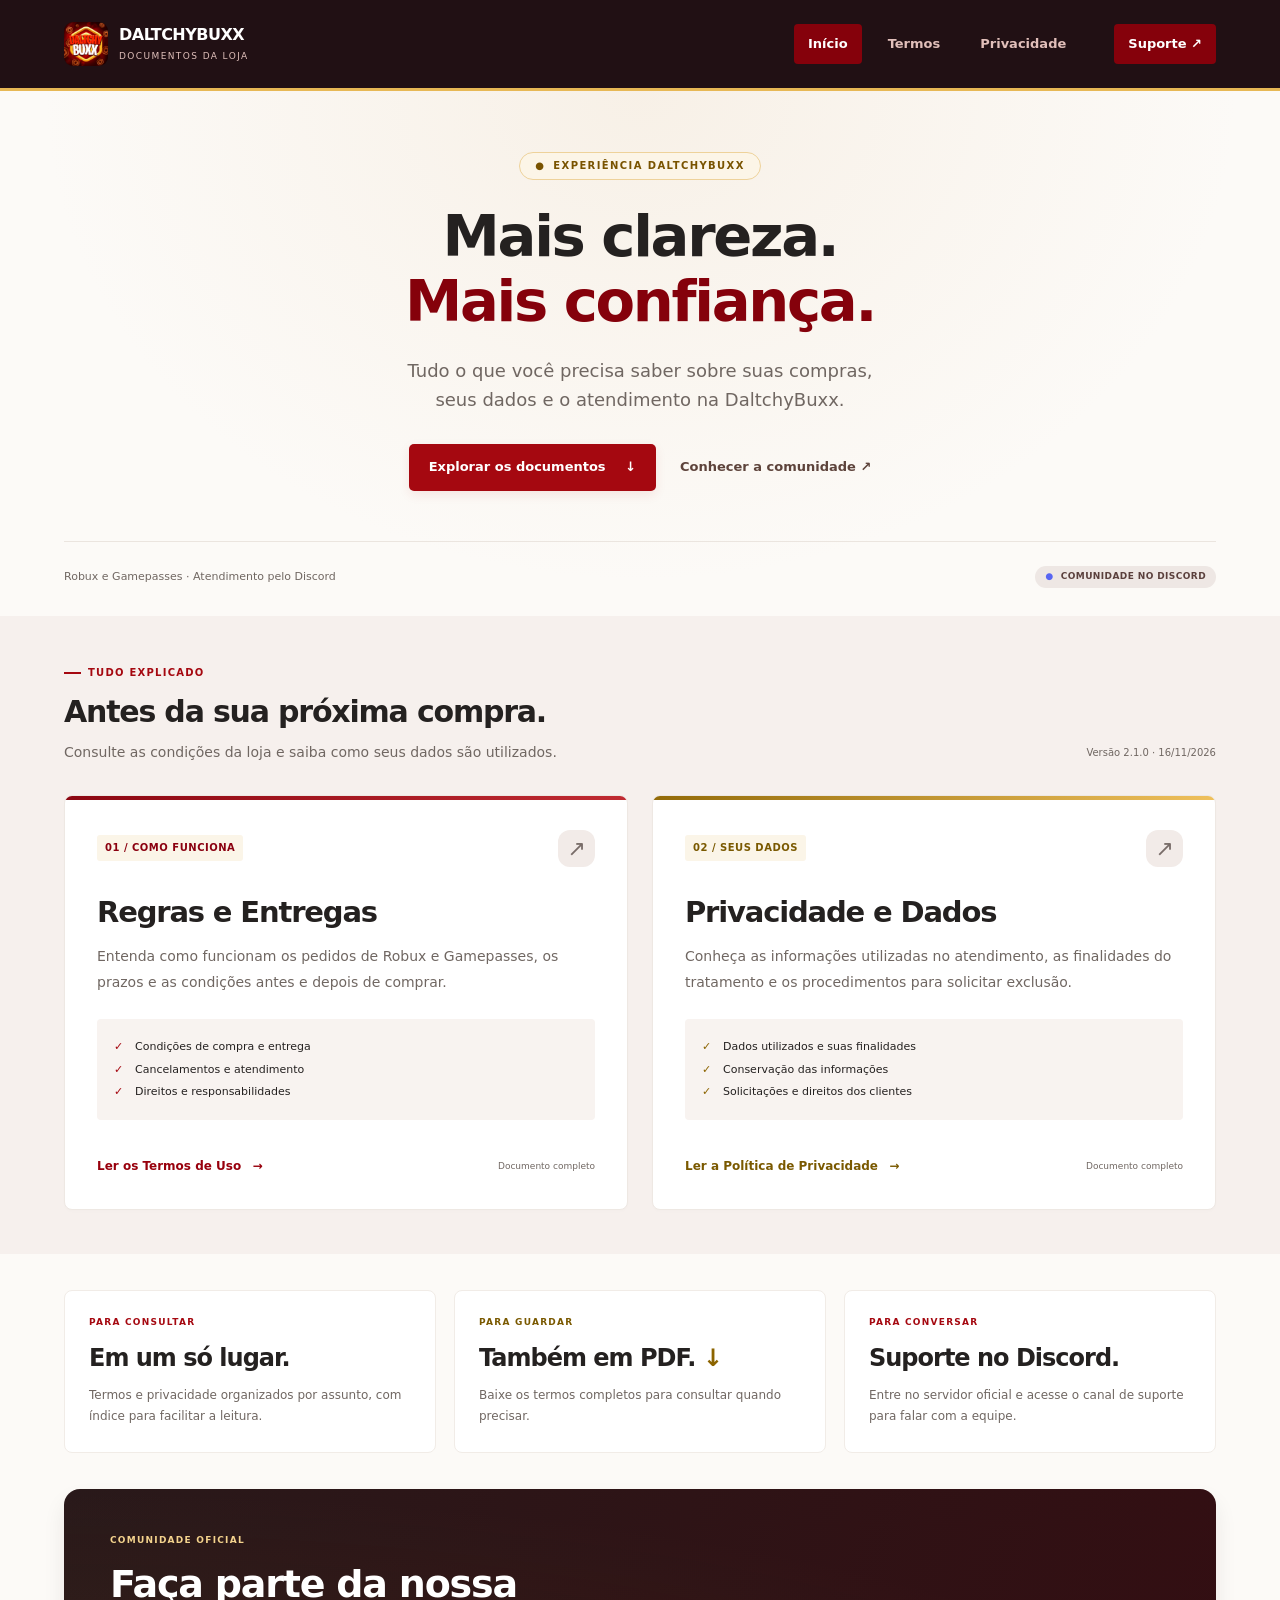
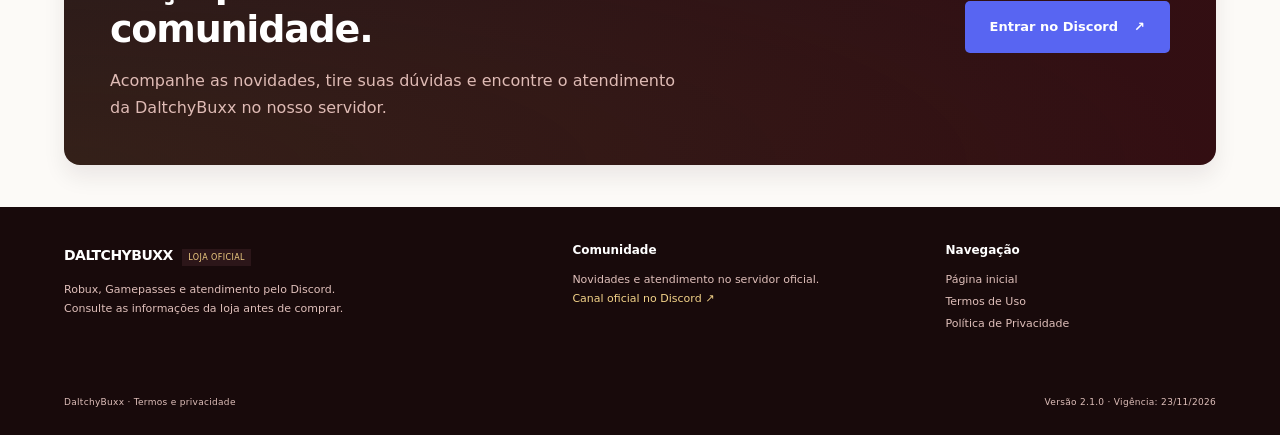
==== commit 9bfa1c98: "Adicionar política de transferência de conta aos termos e PDF v2.1.0" ====
--- a/index.html
+++ b/index.html
@@ -25,7 +25,7 @@
     <div class="hero-bottom"><span>Robux e Gamepasses · Atendimento pelo Discord</span><a href="https://discord.gg/5mzW2VyNDD" class="community-pill"><span aria-hidden="true">●</span> COMUNIDADE NO DISCORD</a></div>
   </section>
   <section class="documents-section" id="documentos" aria-labelledby="documents-title"><div class="section-inner">
-    <div class="section-heading"><div><p class="eyebrow">TUDO EXPLICADO</p><h2 id="documents-title">Antes da sua próxima compra.</h2><p>Consulte as condições da loja e saiba como seus dados são utilizados.</p></div><span class="updated">Versão 2.0.0 · 13/11/2026</span></div>
+    <div class="section-heading"><div><p class="eyebrow">TUDO EXPLICADO</p><h2 id="documents-title">Antes da sua próxima compra.</h2><p>Consulte as condições da loja e saiba como seus dados são utilizados.</p></div><span class="updated">Versão 2.1.0 · 16/11/2026</span></div>
     <div class="document-cards">
       <a class="document-card terms-card" href="./termos/"><div class="card-top"><span class="card-number">01 / COMO FUNCIONA</span><span class="card-arrow" aria-hidden="true">↗</span></div><h3>Regras e Entregas</h3><p>Entenda como funcionam os pedidos de Robux e Gamepasses, os prazos e as condições antes e depois de comprar.</p><ul class="card-points"><li>Condições de compra e entrega</li><li>Cancelamentos e atendimento</li><li>Direitos e responsabilidades</li></ul><span class="card-bottom"><span class="card-link">Ler os Termos de Uso <span aria-hidden="true">→</span></span><span class="card-format">Documento completo</span></span></a>
       <a class="document-card privacy-card" href="./privacidade/"><div class="card-top"><span class="card-number">02 / SEUS DADOS</span><span class="card-arrow" aria-hidden="true">↗</span></div><h3>Privacidade e Dados</h3><p>Conheça as informações utilizadas no atendimento, as finalidades do tratamento e os procedimentos para solicitar exclusão.</p><ul class="card-points"><li>Dados utilizados e suas finalidades</li><li>Conservação das informações</li><li>Solicitações e direitos dos clientes</li></ul><span class="card-bottom"><span class="card-link">Ler a Política de Privacidade <span aria-hidden="true">→</span></span><span class="card-format">Documento completo</span></span></a>
@@ -39,7 +39,7 @@
     <div class="footer-brand"><strong>DALTCHYBUXX <span>LOJA OFICIAL</span></strong><p>Robux, Gamepasses e atendimento pelo Discord.<br>Consulte as informações da loja antes de comprar.</p></div>
     <div><h2>Comunidade</h2><p>Novidades e atendimento no servidor oficial.</p><a href="https://discord.gg/5mzW2VyNDD">Canal oficial no Discord ↗</a></div>
     <nav aria-label="Navegação do rodapé"><h2>Navegação</h2><a href="./">Página inicial</a><a href="./termos/">Termos de Uso</a><a href="./privacidade/">Política de Privacidade</a></nav>
-    <p class="footer-bottom">DaltchyBuxx · Termos e privacidade <span>Versão 2.0.0 · Vigência: 13/11/2026</span></p>
+    <p class="footer-bottom">DaltchyBuxx · Termos e privacidade <span>Versão 2.1.0 · Vigência: 23/11/2026</span></p>
   </div></footer>
 </body>
 </html>
